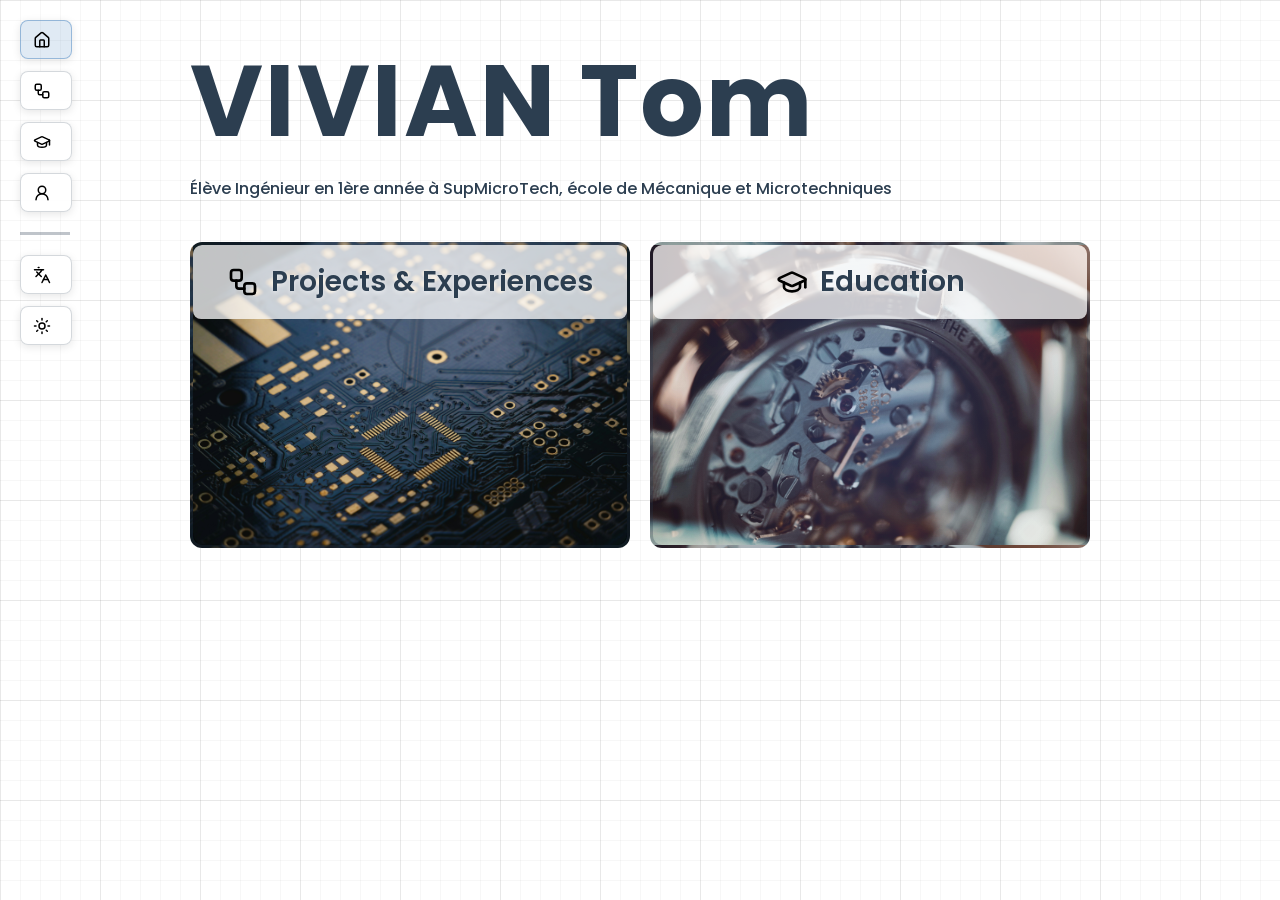
==== index.html @ 5b3da21b "maj" ====
﻿<!DOCTYPE html>
<html lang="fr">
<head>
    <meta charset="UTF-8">
    <meta name="viewport" content="width=device-width, initial-scale=1.0">
    <title>Portfolio - Tom</title>
    <link rel="icon" type="image/png" sizes="32x32" href="assets/favicon-32x32.png">
    
    <!-- Google Fonts -->
    <link href="https://fonts.googleapis.com/css2?family=Poppins:wght@400;600;700&display=swap" rel="stylesheet">
    
    <!-- CSS -->
    <link rel="stylesheet" href="css/style.css">
    <link rel="stylesheet" href="css/dark-mode.css">
</head>

<body>
    <!-- Navigation Minimaliste en Haut à Gauche -->
    <nav id="top-nav" class="top-nav">
        <!-- Boutons Principaux -->
        <button class="nav-btn nav-btn-home" data-section="home">
            <span class="nav-icon"><img src="assets/house.svg" alt="Home" class="nav-icon-img"></span>
            <span class="nav-label" data-i18n="nav.home">Accueil</span>
        </button>
        <button class="nav-btn nav-btn-projects" data-section="projects">
            <span class="nav-icon"><img src="assets/workflow.svg" alt="Projects" class="nav-icon-img"></span>
            <span class="nav-label" data-i18n="nav.projects">Projets & Expériences</span>
        </button>
        <button class="nav-btn nav-btn-education" data-section="education">
            <span class="nav-icon"><img src="assets/graduation-cap.svg" alt="Formation" class="nav-icon-img"></span>
            <span class="nav-label" data-i18n="nav.education">Formation</span>
        </button>
        <button class="nav-btn nav-btn-contact" data-section="contact">
            <span class="nav-icon"><img src="assets/user-round.svg" alt="Contact" class="nav-icon-img"></span>
            <span class="nav-label" data-i18n="nav.contact">Me contacter</span>
        </button>

        <!-- Séparateur -->
        <div class="nav-separator"></div>

        <!-- Boutons Contrôles -->
        <div id="lang-toggle" class="nav-btn nav-btn-lang">
            <span class="nav-icon"><img src="assets/languages.svg" alt="Language" class="nav-icon-img" id="lang-icon"></span>
            <span class="nav-label lang-selector">
                <span class="lang-option" data-lang="en">EN</span>
                <span class="lang-separator">|</span>
                <span class="lang-option" data-lang="fr">FR</span>
            </span>
        </div>
        <button id="theme-toggle" class="nav-btn nav-btn-theme">
            <span class="nav-icon"><img src="assets/moon.svg" alt="Dark mode" class="nav-icon-img" id="theme-icon"></span>
            <span class="nav-label" id="theme-label" data-i18n="theme.dark">Mode sombre</span>
        </button>
    </nav>

    <!-- Contenu Principal -->
    <main id="main-content">
        <section id="home" class="page-section active">
            <div class="hero-section">
                <div class="hero-content">
                    <div class="hero-inner">
                        <h1 class="hero-title">VIVIAN Tom</h1>
                        <p class="hero-description">Élève Ingénieur en 1ère année à SupMicroTech, école de Mécanique et Microtechniques</p>
                        
                        <!-- Cases déroulables d'aperçu -->
                        <div class="preview-sections">
                            <!-- Case Projets -->
                            <details class="preview-card" data-section="projects">
                                <summary class="preview-title">
                                    <img src="assets/workflow.svg" alt="Projects" class="preview-icon">
                                    <span data-i18n="nav.projects">Projets & Expériences</span>
                                </summary>
                                <div class="preview-content">
                                    <ul class="preview-list">
                                        <li data-i18n="projects.p6.title">Mu Air - Conception & Fabrication d'un simulateur d'avion</li>
                                        <li data-i18n="projects.p2.title">Mu Racing Team - Formula Student</li>
                                        <li data-i18n="projects.p3.title">Opérateur presse à injection plastique</li>
                                        <li data-i18n="projects.p4.title">TIPE – Désaturation de Roue de réaction</li>
                                    </ul>
                                </div>
                                <p class="preview-hint" data-i18n="preview.hint">→ Cliquer pour accéder à la section</p>
                            </details>

                            <!-- Case Formation -->
                            <details class="preview-card" data-section="education">
                                <summary class="preview-title">
                                    <img src="assets/graduation-cap.svg" alt="Formation" class="preview-icon">
                                    <span data-i18n="nav.education">Formation</span>
                                </summary>
                                <div class="preview-content">
                                    <ul class="preview-list">
                                        <li data-i18n="education.e1.title">SupMicroTech - École Nationale Supérieure de Mécanique et Microtechniques</li>
                                        <li data-i18n="education.e2.title">CPGE (MP & MP2I)</li>
                                        <li data-i18n="education.e3.title">Lycée général</li>
                                    </ul>
                                </div>
                                <p class="preview-hint" data-i18n="preview.hint">→ Cliquer pour accéder à la section</p>
                            </details>
                        </div>
                    </div>
                </div>
            </div>
        </section>

        <section id="projects" class="page-section">
            <div class="projects-container">
                <div class="flex-container">
                    <!-- Colonne de Gauche : Compétences -->
                    <div class="skills-column">
                        <h2 class="sidebar-title"><span data-i18n="projects.skills.title">Compétences</span> <span class="skills-separator-label">-</span> <span class="skills-hard-label">Hard</span><span class="skills-separator-label">/</span><span class="skills-soft-label">Soft</span></h2>
                        <aside class="skills-sidebar">
                        <div class="skills-list">
                            <hr class="skills-separator">
                            <p class="skills-learning-label" data-i18n="projects.skills.acquired">Compétences acquises</p>
                            <button class="skill-filter skill-hard" data-target-skill="cad-creo" data-i18n="projects.skills.cad">CAO - PTC Creo</button>
                            <button class="skill-filter skill-hard" data-target-skill="python" data-i18n="projects.skills.python">Programmation Python</button>
                            <button class="skill-filter skill-hard" data-target-skill="ingenierie-systeme" data-i18n="projects.skills.system">Ingénierie Système</button>
                            <button class="skill-filter skill-soft" data-target-skill="travail-equipe" data-i18n="projects.skills.team">Travail d'équipe</button>
                            <button class="skill-filter skill-soft" data-target-skill="rigueur-adaptabilite" data-i18n="projects.skills.rigor">Rigueur & Adaptabilité</button>
                            <button class="skill-filter skill-soft" data-target-skill="culture-terrain" data-i18n="projects.skills.field">Culture terrain</button>
                            <hr class="skills-separator">
                            <p class="skills-learning-label" data-i18n="projects.skills.learning">En cours d'acquisition</p>
                            <button class="skill-filter skill-hard" data-target-skill="production" data-i18n="projects.skills.mrp">Gestion de Production (MRP)</button>
                            <button class="skill-filter skill-hard" data-target-skill="metrologie-industrielle" data-i18n="projects.skills.metrology">Métrologie Industrielle</button>
                            <button class="skill-filter skill-hard" data-target-skill="cotation-iso-gps" data-i18n="projects.skills.iso">Cotation ISO / GPS</button>
                            <button class="skill-filter skill-hard" data-target-skill="automatique-commande" data-i18n="projects.skills.control">Automatique & Commande</button>
                            <button class="skill-filter skill-hard" data-target-skill="developpement-java" data-i18n="projects.skills.java">Développement Java</button>
                            <button class="skill-filter skill-soft" data-target-skill="gestion-projet" data-i18n="projects.skills.pm">Gestion de Projet</button>
                        </div>
                        </aside>
                    </div>

                    <!-- Colonne de Droite : Projets -->
                    <section class="projects-column">
                        <h2 class="sidebar-title">Projets & Expériences <span class="sidebar-title-hint">- cliquer sur un projet pour voir les compétences associées</span></h2>
                        <div class="projects-list">
                        <!-- Projet 6 : Mu Air -->
                        <article class="project-card" data-skills="cad-creo ingenierie-systeme travail-equipe automatique-commande gestion-projet">
                            <div class="project-header">
                                <h3 class="project-title" data-i18n="projects.p6.title">Mu Air - Conception & Fabrication d'un simulateur d'avion</h3>
                                <span class="project-years">2026–Auj</span>
                                <button class="toggle-details">▼</button>
                            </div>
                            <p class="project-summary" data-i18n="projects.p6.summary">En attente</p>
                            <div class="project-details hidden">
                                <p data-i18n="projects.p6.dates" data-i18n-mode="html"><strong>Dates :</strong> 2026–Auj</p>
                            </div>
                        </article>

                        <!-- Projet 2 : Mu Racing Team -->
                        <article class="project-card" data-skills="travail-equipe rigueur-adaptabilite gestion-projet">
                            <div class="project-header">
                                <h3 class="project-title" data-i18n="projects.p2.title">Mu Racing Team - Formula Student</h3>
                                <span class="project-years">2025–2026</span>
                                <button class="toggle-details">▼</button>
                            </div>
                            <p class="project-summary" data-i18n="projects.p2.summary">Organisation interne et externe, et recherche de sponsors pour l'association de sport automobile.</p>
                            <div class="project-details hidden">
                                <p data-i18n="projects.p2.dates" data-i18n-mode="html"><strong>Dates :</strong> Octobre 2025–Janvier 2026</p>
                                <p data-i18n="projects.p2.goal" data-i18n-mode="html"><strong>Objectif :</strong> Structurer la collaboration interne et externe, et centraliser les ressources de l’équipe.</p>
                                <p class="subaction-title" data-i18n="projects.p2.sub1.title" data-i18n-mode="html"><strong>Structuration Collaborative (Notion)</strong></p>
                                <div class="subaction-body">
                                    <p data-i18n="projects.p2.sub1.problem" data-i18n-mode="html"><strong>Problématique :</strong> Absence de plateforme centralisée pour le partage des avancées entre les différents départements.</p>
                                    <p data-i18n="projects.p2.sub1.action" data-i18n-mode="html"><strong>Action :</strong> Déploiement et architecture d'un espace de travail Notion.</p>
                                    <p data-i18n="projects.p2.sub1.result" data-i18n-mode="html"><strong>Résultat :</strong> Centralisation de la documentation technique, suivi des tâches en temps réel et amélioration de la communication inter-pôles.</p>
                                    <p data-i18n="projects.p2.sub1.skills" data-i18n-mode="html"><strong>Compétences mobilisées :</strong> Gestion de projet, architecture de l'information, conduite du changement.</p>
                                </div>
                                <details class="project-subdetails">
                                    <summary data-i18n="projects.common.details">Détails</summary>
                                    <div class="project-subdetails-content">
                                        <p data-i18n="projects.p2.sub1.details">Quelques images du Notion</p>
                                        <div class="project-subdetails-photos">
                                            <figure>
                                                <img src="assets/arbre-notion.png" alt="Arborescence de la plateforme Notion" />
                                                <figcaption data-i18n="projects.p2.sub1.caption1">Arborescence de la plateforme</figcaption>
                                            </figure>
                                            <figure>
                                                <img src="assets/accueil-notion.png" alt="Page d'accueil Notion" />
                                                <figcaption data-i18n="projects.p2.sub1.caption2">Page d’accueil</figcaption>
                                            </figure>
                                            <figure>
                                                <img src="assets/chassis-notion.png" alt="Page de département - Châssis" />
                                                <figcaption data-i18n="projects.p2.sub1.caption3">Page de département (Châssis)</figcaption>
                                            </figure>
                                            <figure>
                                                <img src="assets/centre_de_document-notion.png" alt="Centre de documents Notion" />
                                                <figcaption data-i18n="projects.p2.sub1.caption4">Centre de documents</figcaption>
                                            </figure>
                                        </div>
                                    </div>
                                </details>
                                <p class="subaction-title" data-i18n="projects.p2.sub2.title" data-i18n-mode="html"><strong>Partenariat & Fabrication (Châssis)</strong></p>
                                <div class="subaction-body">
                                    <p data-i18n="projects.p2.sub2.problem" data-i18n-mode="html"><strong>Problématique :</strong> Manque d'équipements internes (découpe laser, cintreuse) pour la fabrication du châssis.</p>
                                    <p data-i18n="projects.p2.sub2.action" data-i18n-mode="html"><strong>Action :</strong> Prospection active de sous-traitants et négociation de partenariats.</p>
                                    <p data-i18n="projects.p2.sub2.result" data-i18n-mode="html"><strong>Résultat :</strong> Obtention d'un accord de mécénat industriel incluant la fabrication gratuite du châssis, permettant une économie majeure sur le budget de l'association.</p>
                                    <p data-i18n="projects.p2.sub2.skills" data-i18n-mode="html"><strong>Compétences mobilisées :</strong> Optimisation des coûts (sourcing), négociation B2B.</p>
                                </div>
                                <details class="project-subdetails">
                                    <summary data-i18n="projects.common.details">Détails</summary>
                                    <div class="project-subdetails-content">
                                        <p data-i18n="projects.p2.sub2.details">En cours.</p>
                                    </div>
                                </details>
                                <p class="subaction-title" data-i18n="projects.p2.sub3.title" data-i18n-mode="html"><strong>Vitrine Digitale (Site Web)</strong></p>
                                <div class="subaction-body">
                                    <p data-i18n="projects.p2.sub3.problem" data-i18n-mode="html"><strong>Problématique :</strong> Besoin de visibilité pour attirer de nouveaux sponsors et présenter l'avancement.</p>
                                    <p data-i18n="projects.p2.sub3.action" data-i18n-mode="html"><strong>Action :</strong> Conception et développement d'un site internet dédié.</p>
                                    <p data-i18n="projects.p2.sub3.result" data-i18n-mode="html"><strong>Résultat :</strong> Mise en place d'un support de communication professionnel pour valoriser les futurs sponsors et le projet auprès du public.</p>
                                    <p data-i18n="projects.p2.sub3.skills" data-i18n-mode="html"><strong>Compétences mobilisées :</strong> Développement web (HTML, CSS, JavaScript), stratégie de marque (branding), gestion de contenu.</p>
                                    <p data-i18n="projects.p2.sub3.site" data-i18n-mode="html"><strong>Site web :</strong> <a href="https://tomvivian28072005.github.io/muracingteam-site/index.html" target="_blank" rel="noopener">Voir le site</a></p>
                                </div>
                            </div>
                        </article>

                        <!-- Projet 3 : Stage Plastigray -->
                        <article class="project-card" data-skills="ingenierie-systeme travail-equipe rigueur-adaptabilite culture-terrain">
                            <div class="project-header">
                                <h3 class="project-title" data-i18n="projects.p3.title">Opérateur presse à injection plastique</h3>
                                <span class="project-years">2025</span>
                                <button class="toggle-details">▼</button>
                            </div>
                            <p class="project-summary" data-i18n="projects.p3.summary">Travail d'été en production de pièces plastiques par injection.</p>
                            <div class="project-details hidden">
                                <p data-i18n="projects.p3.role" data-i18n-mode="html"><strong>Rôle :</strong> Opérateur presse à injection plastique (nuit)</p>
                                <p data-i18n="projects.p3.dates" data-i18n-mode="html"><strong>Dates :</strong> Juillet 2025 — 2 semaines</p>
                                <p data-i18n="projects.p3.actionsTitle" data-i18n-mode="html"><strong>Actions concrètes :</strong></p>
                                <ul class="project-actions-list">
                                    <li data-i18n="projects.p3.action1">Pilotage de machines de moulage par injection et suivi de production.</li>
                                    <li data-i18n="projects.p3.action2">Contrôle qualité des pièces et application des procédures de sécurité.</li>
                                    <li data-i18n="projects.p3.action3">Travail en coordination avec les équipes maintenance et production.</li>
                                </ul>
                                <p data-i18n="projects.p3.skills" data-i18n-mode="html"><strong>Compétences concrètes:</strong> Contrôle Qualité, Sécurité & Procédures, Travail d'Équipe</p>
                                <p data-i18n="projects.p3.results" data-i18n-mode="html"><strong>Résultats :</strong> Travail bien réalisé avec un retour positif de la manageuse, et expérience concrète en production industrielle.</p>
                                <details class="project-subdetails">
                                    <summary data-i18n="projects.common.details">Détails</summary>
                                    <div class="project-subdetails-content">
                                        <p data-i18n="projects.p3.details" data-i18n-mode="html"><strong>Description détaillée :</strong> Acquisition d'une expérience pratique en production industrielle, contrôle qualité et procédures de sécurité dans un contexte de travail de nuit.</p>
                                        <p data-i18n="projects.p3.docs" data-i18n-mode="html"><strong>Documents :</strong> Aucun document pour le moment.</p>
                                    </div>
                                </details>
                            </div>
                        </article>

                        <!-- Projet 4 : TIPE Nanosatellite -->
                        <article class="project-card" data-skills="python ingenierie-systeme gestion-projet">
                            <div class="project-header">
                                <h3 class="project-title" data-i18n="projects.p4.title">TIPE – Désaturation de Roue de réaction</h3>
                                <span class="project-years">2024–2025</span>
                                <button class="toggle-details">▼</button>
                            </div>
                            <p class="project-summary" data-i18n="projects.p4.summary">Étude d'un système de contrôle d'orientation de nanosatellite.</p>
                            <div class="project-details hidden">
                                <p data-i18n="projects.p4.dates" data-i18n-mode="html"><strong>Dates :</strong> Décembre 2024 — Juillet 2025</p>
                                <p data-i18n="projects.p4.goal" data-i18n-mode="html"><strong>Objectif :</strong> Étudier et simuler des solutions pour éviter la saturation des roues de réaction via l'utilisation de magnéto-coupleurs.</p>
                                <p class="subaction-title" data-i18n="projects.p4.sub1.title" data-i18n-mode="html"><strong>Analyse physique</strong></p>
                                <div class="subaction-body">
                                    <p data-i18n="projects.p4.sub1.action1" data-i18n-mode="html"><strong>Action :</strong> Étude de la conservation du moment cinétique et modélisation du principe d'action/réaction des roues.</p>
                                    <p data-i18n="projects.p4.sub1.action2" data-i18n-mode="html"><strong>Action :</strong> Analyse de l'interaction entre le champ magnétique terrestre et les bobines du satellite pour générer un couple de désaturation.</p>
                                </div>
                                <p class="subaction-title" data-i18n="projects.p4.sub2.title" data-i18n-mode="html"><strong>Calcul numérique</strong></p>
                                <div class="subaction-body">
                                    <p data-i18n="projects.p4.sub2.action" data-i18n-mode="html"><strong>Action :</strong> Développement d'un programme Python pour déterminer le couple que chaque magnéto-coupleur doit fournir afin de générer le couple de désaturation requis.</p>
                                </div>
                                <p data-i18n="projects.p4.results" data-i18n-mode="html"><strong>Résultats & apports :</strong> Validation de la stratégie de désaturation et analyse critique du modèle, avec mise en évidence des limites de l'algorithme selon le type d'orbite. Démonstration de la viabilité des magnéto-coupleurs comme solution sans consommation de carburant.</p>
                                <p data-i18n="projects.p4.grade" data-i18n-mode="html"><strong>Note obtenue :</strong> 15,2/20 (Concours CCINP)</p>
                                <p data-i18n="projects.p4.skills" data-i18n-mode="html"><strong>Compétences mobilisées :</strong> Mécanique du solide, Électromagnétisme, Moments cinétiques, Analyse numérique.</p>
                                <details class="project-subdetails">
                                    <summary data-i18n="projects.common.details">Détails</summary>
                                    <div class="project-subdetails-content">
                                        <p data-i18n="projects.p4.problem" data-i18n-mode="html"><strong>Problématique technique :</strong> Les perturbations orbitales (gravité, radiations solaires) saturent les roues de réaction, rendant le satellite incontrôlable. Les nanosatellites n'ayant pas de carburant, on utilise une solution utilisant le champ magnétique de la Terre. Durant toute la désaturation de la roue, le satellite doit garder un attitude (orientation) constante</p>
                                        <p data-i18n="projects.p4.docs" data-i18n-mode="html"><strong>Documents :</strong> <a href="assets/MCOT.pdf" target="_blank" rel="noopener">MCOT — objectifs initiaux (PDF)</a> • <a href="assets/Presentation_TIPE.pdf" target="_blank" rel="noopener">Présentation orale (PDF)</a> • <a href="assets/Programme_python_final.py" target="_blank" rel="noopener">Programme Python</a></p>
                                    </div>
                                </details>
                            </div>
                        </article>

                        </div>
                    </section>
                </div>
            </div>
        </section>

        <section id="education" class="page-section">
            <div class="projects-container">
                <div class="flex-container">
                    <!-- Colonne de Gauche : Diplômes / Concours -->
                    <div class="skills-column">
                        <h2 class="sidebar-title" data-i18n="education.sidebar.title">Diplômes</h2>
                        <aside class="skills-sidebar">
                        <div class="skills-list">
                            <hr class="skills-separator">
                            <p class="skills-learning-label" data-i18n="education.sidebar.academic">Formation scolaire</p>
                            <button class="skill-filter" data-target-skill="ingenieur" data-i18n="education.sidebar.engineer">Diplôme d’ingénieur (en cours)</button>
                            <button class="skill-filter" data-target-skill="ccinp" data-i18n="education.sidebar.ccinp">Concours CCINP</button>
                            <button class="skill-filter" data-target-skill="bac" data-i18n="education.sidebar.bac">Bac général</button>
                            <button class="skill-filter" data-target-skill="brevet" data-i18n="education.sidebar.brevet">Brevet des collèges</button>
                            <hr class="skills-separator">
                            <p class="skills-learning-label" data-i18n="education.sidebar.extra">Formation extrascolaire</p>
                            <button class="skill-filter" data-target-skill="sst" data-i18n="education.sidebar.sst">Diplôme SST</button>
                        </div>
                        </aside>
                    </div>

                    <!-- Colonne de Droite : Parcours -->
                    <section class="projects-column">
                        <h2 class="sidebar-title">Parcours <span class="sidebar-title-hint">- cliquer sur un parcours pour voir les diplômes associés</span></h2>
                        <div class="projects-list">
                        <!-- 2025 - Auj : SupMicroTech-ENSMM -->
                        <article class="project-card" data-skills="ingenieur sst">
                            <div class="project-header">
                                <h3 class="project-title" data-i18n="education.e1.title">SupMicroTech-ENSMM</h3>
                                <span class="project-years">2025–Auj.</span>
                                <button class="toggle-details">▼</button>
                            </div>
                            <p class="project-summary" data-i18n="education.e1.summary">École d’ingénieur</p>
                            <div class="project-details hidden">
                                <p data-i18n="education.e1.description" data-i18n-mode="html"><strong>Description</strong> : École d’ingénieur spécialisé en mécanique et micromécanique de précision</p>

                                <details class="edu-dropdown">
                                    <summary class="edu-year-title">
                                        <strong data-i18n="education.e1.sem1.title">Semestre 1</strong>
                                        <span class="edu-year-date" data-i18n="education.e1.sem1.dates">Septembre 2025–Janvier 2026</span>
                                    </summary>
                                    <p class="edu-info edu-info-expanded" data-i18n="education.e1.sem1.summary">Premier semestre en école d’ingénieur</p>
                                    <ul class="edu-dropdown-list">
                                        <li class="edu-list-title" data-i18n="education.e1.sem1.block1.title">Conception & Ingénierie Mécanique</li>
                                        <li class="edu-list-item" data-i18n="education.e1.sem1.block1.item1">Conception CAO (Creo) : Modélisation 3D, mise en plan et respect de cahiers des charges.</li>
                                        <li class="edu-list-item" data-i18n="education.e1.sem1.block1.item2">Dimensionnement d'Éléments de Machines : Calcul et intégration de roulements, étude théorique et choix d'engrenages (réducteurs).</li>
                                        <li class="edu-list-item" data-i18n="education.e1.sem1.block1.item3">Analyse Cinématique : Étude des mouvements et repérage technique sur plans complexes.</li>

                                        <li class="edu-list-title" data-i18n="education.e1.sem1.block2.title">Science des Matériaux</li>
                                        <li class="edu-list-item" data-i18n="education.e1.sem1.block2.item1">Structure de la Matière : Bases structurelles et propriétés physiques.</li>
                                        <li class="edu-list-item" data-i18n="education.e1.sem1.block2.item2">Familles de Matériaux : Étude approfondie des métaux (métallurgie), polymères et céramiques.</li>

                                        <li class="edu-list-title" data-i18n="education.e1.sem1.block3.title">Mathématiques Appliquées & Simulation</li>
                                        <li class="edu-list-item" data-i18n="education.e1.sem1.block3.item1">Dynamique & Simulation (Matlab) : Modélisation de systèmes dynamiques et résolution numérique (ODE45).</li>
                                        <li class="edu-list-item" data-i18n="education.e1.sem1.block3.item2">Analyse Numérique & Optimisation : Optimisation différentiable et méthodes de résolution.</li>
                                        <li class="edu-list-item" data-i18n="education.e1.sem1.block3.item3">Équations aux Dérivées Partielles (EDP) : Modélisation physique (chaleur, Poisson, ondes).</li>

                                        <li class="edu-list-title" data-i18n="education.e1.sem1.block4.title">Électronique & Systèmes</li>
                                        <li class="edu-list-item" data-i18n="education.e1.sem1.block4.item1">Électronique Analogique : Diodes, transistors (Bipolaires, N-MOS), AOP et montages multivibrateurs.</li>
                                        <li class="edu-list-item" data-i18n="education.e1.sem1.block4.item2">Logique Numérique : Systèmes combinatoires, séquentiels et timers (NE555).</li>

                                        <li class="edu-list-title" data-i18n="education.e1.sem1.block5.title">Photonique</li>
                                        <li class="edu-list-item" data-i18n="education.e1.sem1.block5.item1">Optique Physique & Géométrique : Approche matricielle, polarisation et technologie Laser.</li>

                                        <li class="edu-list-title" data-i18n="education.e1.sem1.block6.title">Langues & Communication</li>
                                        <li class="edu-list-item" data-i18n="education.e1.sem1.block6.item1">Anglais</li>
                                        <li class="edu-list-item" data-i18n="education.e1.sem1.block6.item2">Allemand</li>
                                        <li class="edu-list-item" data-i18n="education.e1.sem1.block6.item3">Communication</li>
                                    </ul>
                                </details>
                                <p class="edu-info edu-info-collapsed" data-i18n="education.e1.sem1.summary">Premier semestre en école d’ingénieur</p>

                            </div>
                        </article>

                        <!-- 2023 - 2025 : Prépa -->
                        <article class="project-card" data-skills="prepa ccinp">
                            <div class="project-header">
                                <h3 class="project-title" data-i18n="education.e2.title">Prépa</h3>
                                <span class="project-years">2023–2025</span>
                                <button class="toggle-details">▼</button>
                            </div>
                            <p class="project-summary" data-i18n="education.e2.summary">Lycée Victor Hugo</p>
                            <div class="project-details hidden">
                                <p data-i18n="education.e2.description" data-i18n-mode="html"><strong>Description</strong> : Classes préparatoires</p>

                                <details class="edu-dropdown">
                                    <summary class="edu-year-title">
                                        <strong data-i18n="education.e2.mp.title">Prépa MP (classe étoilée)</strong>
                                        <span class="edu-year-date" data-i18n="education.e2.mp.dates">2024–2025</span>
                                    </summary>
                                    <p class="edu-info edu-info-expanded" data-i18n="education.e2.mp.summary">Approfondissement en mathématiques et physique</p>
                                    <ul class="edu-dropdown-list">
                                        <li class="edu-list-title" data-i18n="education.e2.mp.block1.title">Mathématiques</li>
                                        <li class="edu-list-item" data-i18n="education.e2.mp.block1.item1">Algèbre Linéaire et Bilinéaire</li>
                                        <li class="edu-list-item" data-i18n="education.e2.mp.block1.item2">Topologie et Analyse</li>
                                        <li class="edu-list-item" data-i18n="education.e2.mp.block1.item3">Séries et Intégrales (Convergence)</li>
                                        <li class="edu-list-item" data-i18n="education.e2.mp.block1.item4">Probabilités et Statistiques</li>
                                        <li class="edu-list-item" data-i18n="education.e2.mp.block1.item5">Géométrie Différentielle</li>

                                        <li class="edu-list-title" data-i18n="education.e2.mp.block2.title">Physique</li>
                                        <li class="edu-list-item" data-i18n="education.e2.mp.block2.item1">Électromagnétisme</li>
                                        <li class="edu-list-item" data-i18n="education.e2.mp.block2.item2">Mécanique du Solide</li>
                                        <li class="edu-list-item" data-i18n="education.e2.mp.block2.item3">Physique Quantique et Statistique</li>
                                        <li class="edu-list-item" data-i18n="education.e2.mp.block2.item4">Optique Ondulatoire</li>
                                        <li class="edu-list-item" data-i18n="education.e2.mp.block2.item5">Thermodynamique Statistique</li>

                                        <li class="edu-list-title" data-i18n="education.e2.mp.block3.title">Sciences de l'Ingénieur (SI)</li>
                                        <li class="edu-list-item" data-i18n="education.e2.mp.block3.item1">Systèmes Linéaires Asservis</li>
                                        <li class="edu-list-item" data-i18n="education.e2.mp.block3.item2">Modélisation par Graphes de Liaison</li>
                                        <li class="edu-list-item" data-i18n="education.e2.mp.block3.item3">Mécanique des Mécanismes (Liaisons, Torseurs)</li>
                                        <li class="edu-list-item" data-i18n="education.e2.mp.block3.item4">Analyse de la Valeur et Conception</li>

                                        <li class="edu-list-title" data-i18n="education.e2.mp.block4.title">Informatique (Tronc Commun)</li>
                                        <li class="edu-list-item" data-i18n="education.e2.mp.block4.item1">Algorithmique de base (Python)</li>
                                        <li class="edu-list-item" data-i18n="education.e2.mp.block4.item2">Analyse de données et Graphes</li>
                                        <li class="edu-list-item" data-i18n="education.e2.mp.block4.item3">Simulation Numérique</li>
                                        <li class="edu-list-item" data-i18n="education.e2.mp.block4.item4">Bases de Données SQL (base)</li>
                                        <li class="edu-list-title" data-i18n="education.e2.mp.block5.title">Langues</li>
                                        <li class="edu-list-item" data-i18n="education.e2.mp.block5.item1">Anglais</li>
                                        <li class="edu-list-item" data-i18n="education.e2.mp.block5.item2">Français Philosophie</li>
                                    </ul>
                                </details>
                                <p class="edu-info edu-info-collapsed" data-i18n="education.e2.mp.summary">Approfondissement en mathématiques et physique théorique</p>

                                <details class="edu-dropdown">
                                    <summary class="edu-year-title">
                                        <strong data-i18n="education.e2.mp2i.title">Prépa MP2I</strong>
                                        <span class="edu-year-date" data-i18n="education.e2.mp2i.dates">2023–2024</span>
                                    </summary>
                                    <p class="edu-info edu-info-expanded" data-i18n="education.e2.mp2i.summary">Mathématiques, informatique et sciences de l’ingénieur</p>
                                    <ul class="edu-dropdown-list">
                                        <li class="edu-list-title" data-i18n="education.e2.mp2i.block1.title">Mathématiques</li>
                                        <li class="edu-list-item" data-i18n="education.e2.mp2i.block1.item1">Algèbre Linéaire</li>
                                        <li class="edu-list-item" data-i18n="education.e2.mp2i.block1.item2">Analyse Réelle et Complexe</li>
                                        <li class="edu-list-item" data-i18n="education.e2.mp2i.block1.item3">Arithmétique</li>
                                        <li class="edu-list-item" data-i18n="education.e2.mp2i.block1.item4">Probabilités Discrètes</li>
                                        <li class="edu-list-item" data-i18n="education.e2.mp2i.block1.item5">Structures Algébriques</li>

                                        <li class="edu-list-title" data-i18n="education.e2.mp2i.block2.title">Sciences de l'Ingénieur (SI)</li>
                                        <li class="edu-list-item" data-i18n="education.e2.mp2i.block2.item1">Automatique (Asservissements)</li>
                                        <li class="edu-list-item" data-i18n="education.e2.mp2i.block2.item2">Cinématique et Statique</li>
                                        <li class="edu-list-item" data-i18n="education.e2.mp2i.block2.item3">Théorie des Systèmes</li>
                                        <li class="edu-list-item" data-i18n="education.e2.mp2i.block2.item4">Modélisation Multiphysique</li>

                                        <li class="edu-list-title" data-i18n="education.e2.mp2i.block3.title">Informatique</li>
                                        <li class="edu-list-item" data-i18n="education.e2.mp2i.block3.item1">Algorithmique et Complexité</li>
                                        <li class="edu-list-item" data-i18n="education.e2.mp2i.block3.item2">Structures de Données</li>
                                        <li class="edu-list-item" data-i18n="education.e2.mp2i.block3.item3">Programmation C (base)</li>
                                        <li class="edu-list-item" data-i18n="education.e2.mp2i.block3.item4">Logique et Architecture</li>

                                        <li class="edu-list-title" data-i18n="education.e2.mp2i.block4.title">Physique-Chimie</li>
                                        <li class="edu-list-item" data-i18n="education.e2.mp2i.block4.item1">Électrocinétique</li>
                                        <li class="edu-list-item" data-i18n="education.e2.mp2i.block4.item2">Mécanique du Point</li>
                                        <li class="edu-list-item" data-i18n="education.e2.mp2i.block4.item3">Thermodynamique</li>
                                        <li class="edu-list-item" data-i18n="education.e2.mp2i.block4.item4">Optique Géométrique</li>
                                        <li class="edu-list-title" data-i18n="education.e2.mp2i.block5.title">Langues</li>
                                        <li class="edu-list-item" data-i18n="education.e2.mp2i.block5.item1">Anglais</li>
                                        <li class="edu-list-item" data-i18n="education.e2.mp2i.block5.item2">Français Philosophie</li>
                                    </ul>
                                </details>
                                <p class="edu-info edu-info-collapsed" data-i18n="education.e2.mp2i.summary">Mathématiques, physique, informatique et sciences de l’ingénieur</p>

                                <p data-i18n="education.e2.result" data-i18n-mode="html"><strong>Résultat</strong> : Réussite du concours CCINP des grandes écoles d'ingénieur et intégration de SupMicroTech-ENSMM</p>
                            </div>
                        </article>

                        <!-- 2020 - 2023 : Lycée -->
                        <article class="project-card" data-skills="bac">
                            <div class="project-header">
                                <h3 class="project-title" data-i18n="education.e3.title">Lycée général</h3>
                                <span class="project-years">2020–2023</span>
                                <button class="toggle-details">▼</button>
                            </div>
                            <p class="project-summary" data-i18n="education.e3.summary">Lycée Augustin Cournot</p>
                            <div class="project-details hidden">
                                <p data-i18n="education.e3.description" data-i18n-mode="html"><strong>Description</strong> : Lycée général</p>

                                <p class="edu-year-title" data-i18n="education.e3.year1" data-i18n-mode="html"><strong>Terminale</strong> <span class="edu-year-date">2022–2023</span></p>
                                <p class="edu-info" data-i18n="education.e3.year1.info">Parcours général : spécialités Maths et Physique</p>
                                <p class="edu-options" data-i18n="education.e3.year1.options">Options Maths experte et Langue européenne Anglais</p>

                                <p class="edu-year-title" data-i18n="education.e3.year2" data-i18n-mode="html"><strong>Première</strong> <span class="edu-year-date">2021–2022</span></p>
                                <p class="edu-info" data-i18n="education.e3.year2.info">Parcours général : spécialités Maths, Physique et Informatique</p>
                                <p class="edu-options" data-i18n="education.e3.year2.options">Options Langue européenne Anglais</p>

                                <p class="edu-year-title" data-i18n="education.e3.year3" data-i18n-mode="html"><strong>Seconde</strong> <span class="edu-year-date">2020–2021</span></p>
                                <p class="edu-info" data-i18n="education.e3.year3.info">Parcours général</p>
                                <p class="edu-options" data-i18n="education.e3.year3.options">Options TSI (Technologie et science de l'ingénieur) et Langue européenne Anglais</p>

                                <p data-i18n="education.e3.result" data-i18n-mode="html"><strong>Résultat</strong> : Obtention du Baccalauréat Général spécialité Maths, Physique (et Informatique) avec option Langue européenne anglais et option Maths experte mention bien</p>
                            </div>
                        </article>

                        <!-- 2016 - 2020 : Collège -->
                        <article class="project-card" data-skills="brevet">
                            <div class="project-header">
                                <h3 class="project-title" data-i18n="education.e4.title">Collège</h3>
                                <span class="project-years">2016–2020</span>
                                <button class="toggle-details">▼</button>
                            </div>
                            <p class="project-summary" data-i18n="education.e4.summary">Collège Augustin Cournot</p>
                            <div class="project-details hidden">
                                <p data-i18n="education.e4.description" data-i18n-mode="html"><strong>Description</strong> : Collège général</p>
                                <p data-i18n="education.e4.result" data-i18n-mode="html"><strong>Résultat</strong> : Obtention du Brevet des collèges avec mention très bien</p>
                            </div>
                        </article>

                        </div>
                    </section>
                </div>
            </div>
        </section>

        <section id="contact" class="page-section">
            <div class="hero-section">
                <div class="hero-content">
                    <div class="hero-inner">
                        <h1 class="hero-title" data-i18n="contact.title">ME CONTACTER</h1>
                        <p class="hero-description" data-i18n="contact.intro">N'hésitez pas à me contacter pour discuter de projets, d'opportunités ou simplement pour échanger. Je suis toujours ouvert aux nouvelles rencontres professionnelles.</p>
                        <p class="hero-description" data-i18n="contact.internship">Je recherche un stage d'ingénieur de 20 à 24 semaines débutant dès le mois d'août 2026. Mon objectif est de m'investir dans une mission qui fait le pont entre la réflexion en bureau d'études et la réalité de la production en atelier.</p>
                        <p class="hero-description" data-i18n="contact.internship-continued">Fort d'une première expérience concrète en tant qu'opérateur de presse en milieu industriel, j'ai acquis une vision pragmatique des défis du terrain. Je souhaite mettre cette double approche au service de l'optimisation des méthodes, du pilotage de la production ou du déploiement de solutions liées à l'industrie 4.0. Je suis particulièrement motivé par les environnements innovants où la technique et l'organisation se rejoignent pour améliorer l'efficacité opérationnelle.</p>
                        <!-- Section Contact Classique -->
                        <div class="contact-section">
                            <div class="contact-buttons">
                                <a href="mailto:tom.vivian@supmicrotech.fr" target="_blank" class="contact-btn">
                                    <span class="btn-icon">✉</span>
                                    <span class="btn-text" data-i18n="contact.btn.email">Envoyer un Email</span>
                                </a>
                                <a href="https://www.linkedin.com/in/tom-vivian-467822323" target="_blank" class="contact-btn">
                                    <span class="btn-icon">in</span>
                                    <span class="btn-text" data-i18n="contact.btn.linkedin">Mon LinkedIn</span>
                                </a>
                                <a href="assets/CV_VIVIAN-Tom_FR.pdf" class="contact-btn" download data-i18n-attr="href" data-i18n-attr-key="contact.btn.cv.href">
                                    <span class="btn-icon">⬇</span>
                                    <span class="btn-text" data-i18n="contact.btn.cv">Télécharger mon CV</span>
                                </a>
                            </div>

                        </div>
                    </div>
                </div>
            </div>
        </section>

        <div id="image-lightbox" class="image-lightbox" aria-hidden="true">
            <button class="lightbox-close" aria-label="Fermer">×</button>
            <img id="lightbox-img" alt="" />
        </div>
    </main>

    <!-- Scripts -->
    <script type="module" src="js/skill-orbit.js"></script>
    <script type="module" src="js/orbit-carousel.js"></script>
    <script type="module" src="js/main.js"></script>
    <script type="module" src="js/projects.js"></script>
</body>
</html>
---- css/style.css ----
:root {
    --text-color: #2c3e50;
    --bg-color: #ffffff;
}

body.dark-mode {
  --text-color: #e0e0e0;
  --bg-color: #1a1a1e;
}

/* ========== POLICES DE BASE ========== */

* {
    font-family: 'Poppins', sans-serif;
}

body {
    background-color: #ffffff;
    background-image: 
      linear-gradient(rgba(0, 0, 0, 0.03) 1px, transparent 1px),
      linear-gradient(90deg, rgba(0, 0, 0, 0.03) 1px, transparent 1px),
      linear-gradient(rgba(0, 0, 0, 0.06) 1px, transparent 1px),
      linear-gradient(90deg, rgba(0, 0, 0, 0.06) 1px, transparent 1px);
    background-size: 20px 20px, 20px 20px, 100px 100px, 100px 100px;
    color: var(--text-color);
    margin: 0;
    padding: 0;
    overflow: hidden;
}

/* Scrollbar styling général */
::-webkit-scrollbar {
  width: 10px;
}

::-webkit-scrollbar-track {
  background: rgba(0, 0, 0, 0.05);
}

::-webkit-scrollbar-thumb {
  background: rgba(100, 181, 246, 0.5);
  border-radius: 5px;
}

::-webkit-scrollbar-thumb:hover {
  background: rgba(100, 181, 246, 0.7);
}

body.dark-mode ::-webkit-scrollbar-track {
  background: rgba(255, 255, 255, 0.05);
}

body.dark-mode ::-webkit-scrollbar-thumb {
  background: rgba(100, 181, 246, 0.4);
}

body.dark-mode ::-webkit-scrollbar-thumb:hover {
  background: rgba(100, 181, 246, 0.6);
}

#main-content {
    padding: 10px 20px;
    margin-left: 0;
    position: relative;
    z-index: 2;
    overflow: hidden;
}

.page-section {
  display: none;
  width: 100%;
}

.page-section.active {
  display: block;
}

/* ========== SECTION HERO ========== */

.hero-section {
  display: flex;
  align-items: flex-start;
  justify-content: center;
  min-height: auto;
  width: 100%;
  padding-top: 4vh;
  padding-bottom: 12px;
}

.hero-content {
  width: 100%;
}

.hero-inner {
  width: 100%;
  max-width: 900px;
  margin: 0 auto;
}

.hero-title {
  text-align: left;
  font-weight: 700;
  margin: 0 0 20px 0;
  letter-spacing: 2px;
  white-space: nowrap;
  color: var(--text-color);
  position: relative;
  z-index: 10;
}

.hero-description {
  text-align: left;
  font-weight: 500;
  font-size: 18px;
  line-height: 1.6;
  margin: 0 0 40px 0;
  opacity: 1;
  color: var(--text-color);
  position: relative;
  z-index: 10;
}

.hero-description a,
.hero-description a:hover,
.hero-description a:focus,
.hero-description a:active,
.hero-description a:visited {
  color: inherit;
  font: inherit;
  text-decoration: none;
  cursor: pointer;
}

/* ========== PREVIEW SECTIONS (HOME PAGE) ========== */

.preview-sections {
  margin-top: 40px;
  display: grid;
  grid-template-columns: 1fr 1fr;
  gap: 20px;
  width: 100%;
  max-width: 900px;
}

.preview-card {
  background: rgba(255, 255, 255, 0.5);
  border: 3px solid rgba(44, 62, 80, 0.3);
  border-radius: 12px;
  padding: 0;
  cursor: pointer;
  transition: all 0.3s ease;
  align-self: start;
  min-height: 300px;
  background-size: cover;
  background-position: center;
  position: relative;
  overflow: hidden;
  display: flex;
  flex-direction: column;
  align-items: center;
  justify-content: center;
}

.preview-card::before {
  content: '';
  position: absolute;
  top: 0;
  left: 0;
  right: 0;
  bottom: 0;
  background: rgba(255, 255, 255, 0.02);
  z-index: 1;
  pointer-events: none;
  transition: all 0.3s ease;
  border-radius: 12px;
}

.preview-card[data-section="projects"] {
  background-image: url('../assets/engineering.jpg');
}

.preview-card[data-section="education"] {
  background-image: 
    radial-gradient(circle at center, rgba(66, 135, 245, 0.32) 0%, rgba(66, 135, 245, 0.18) 55%, rgba(66, 135, 245, 0.08) 100%),
    url('../assets/Supmicrotech.jpg');
}

.preview-card:hover {
  border-color: rgba(44, 62, 80, 0.5);
  box-shadow: 0 4px 12px rgba(0, 0, 0, 0.08);
  transform: scale(1.05);
}

.preview-card:hover::before {
  background: rgba(66, 135, 245, 0.3);
}

.preview-card[open]::before {
  background: rgba(255, 255, 255, 0);
}

.preview-card[open]:hover::before {
  background: rgba(200, 210, 220, 0.88);
}

.preview-card[open] {
  background-color: rgba(255, 255, 255, 0.98);
  align-items: flex-start;
}

.preview-title {
  display: flex;
  align-items: center;
  justify-content: center;
  gap: 12px;
  padding: 16px 20px;
  font-size: 28px;
  font-weight: 600;
  color: #2c3e50;
  list-style: none;
  user-select: none;
  cursor: pointer;
  position: relative;
  z-index: 2;
  text-align: center;
  transition: all 0.3s ease;
  text-shadow: 0 2px 4px rgba(255, 255, 255, 0.5);
  background: rgba(255, 255, 255, 0.75);
  border-radius: 8px;
}

.preview-title::marker {
  display: none;
}

.preview-icon {
  width: 32px;
  height: 32px;
  display: block;
  flex-shrink: 0;
}

.preview-card:hover .preview-title {
  font-size: 16px;
  position: absolute;
  top: 16px;
  left: 20px;
  right: auto;
  padding: 0;
  justify-content: flex-start;
  gap: 8px;
  text-shadow: none;
  background: none;
}

.preview-card:hover .preview-icon {
  width: 24px;
  height: 24px;
}

.preview-title:hover {
  transform: scale(1.05);
}

.preview-content {
  display: none;
  padding: 0 20px 16px;
  border-top: 1px solid rgba(44, 62, 80, 0.1);
  position: relative;
  z-index: 2;
  text-align: left;
  width: 100%;
  box-sizing: border-box;
  overflow: visible;
}

.preview-card[open] .preview-content {
  display: block;
}

.preview-list {
  margin: 0;
  padding-left: 20px;
  list-style-position: outside;
  text-align: left;
  width: 100%;
}

.preview-list li {
  margin: 8px 0;
  color: var(--text-color);
  opacity: 0.85;
  font-size: 14px;
  text-align: left;
}

.preview-hint {
  position: absolute;
  bottom: 12px;
  left: 0;
  right: 0;
  padding: 0 20px;
  margin: 0;
  color: var(--text-color);
  opacity: 0.6;
  font-size: 12px;
  font-style: italic;
  text-align: center;
  z-index: 3;
}

/* Dark mode */

body.dark-mode {
  background-color: #1a1a1e;
  background-image: 
    linear-gradient(rgba(255, 255, 255, 0.03) 1px, transparent 1px),
    linear-gradient(90deg, rgba(255, 255, 255, 0.03) 1px, transparent 1px),
    linear-gradient(rgba(255, 255, 255, 0.06) 1px, transparent 1px),
    linear-gradient(90deg, rgba(255, 255, 255, 0.06) 1px, transparent 1px);
  background-size: 20px 20px, 20px 20px, 100px 100px, 100px 100px;
}

body.dark-mode .preview-card {
  background-color: rgba(45, 45, 50, 0.5);
  border-color: rgba(200, 200, 200, 0.3);
}

body.dark-mode .preview-card::before {
  background: radial-gradient(circle at center, rgba(255, 255, 255, 0.1) 0%, rgba(0, 0, 0, 0.6) 60%, rgba(0, 0, 0, 0.85) 100%);
}

body.dark-mode .preview-title {
  background: rgba(44, 62, 80, 0.7);
  color: #fff;
  text-shadow: 0 2px 4px rgba(0, 0, 0, 0.3);
}

body.dark-mode .preview-card[data-section="education"] {
  background-image: 
    linear-gradient(135deg, rgba(66, 135, 245, 0.3), rgba(66, 135, 245, 0.15)),
    url('../assets/Supmicrotech.jpg');
}

body.dark-mode .preview-card:hover .preview-title {
  background: none;
}

body.dark-mode .preview-card:hover::before {
  background: rgba(25, 25, 30, 0.92);
}

body.dark-mode .preview-card:hover {
  border-color: rgba(200, 200, 200, 0.5);
}

body.dark-mode .preview-card[open] {
  background-color: rgba(45, 45, 50, 0.98);
}

body.dark-mode .preview-icon {
  filter: invert(1) brightness(0.9);
}

body.dark-mode .preview-hint {
  border-top-color: rgba(200, 200, 200, 0.15);
}

/* Responsive page d'accueil */

@media (max-width: 768px) {
  .preview-sections {
    grid-template-columns: 1fr;
    gap: 16px;
    margin-top: 24px;
  }

  .hero-section {
    padding-top: 60px;
    padding-bottom: 20px;
  }

  .hero-inner {
    max-width: 95%;
    padding: 0 8px;
  }

  .hero-title {
    font-size: 36px !important;
    white-space: normal;
    word-break: break-word;
    line-height: 1.2;
  }

  .hero-description {
    font-size: 14px !important;
    margin-bottom: 24px;
    line-height: 1.5;
  }

  .preview-card {
    min-height: 180px;
  }

  /* Désactiver tous les effets hover sur petit écran (tactile) */
  .preview-card:hover {
    transform: none !important;
    box-shadow: none !important;
    border-color: rgba(44, 62, 80, 0.3) !important;
  }

  .preview-card:hover::before {
    background: rgba(255, 255, 255, 0.02) !important;
  }

  .preview-card[open]:hover::before {
    background: rgba(255, 255, 255, 0) !important;
  }

  .preview-card:hover .preview-title {
    font-size: 18px !important;
    position: relative !important;
    top: auto !important;
    left: auto !important;
    right: auto !important;
    padding: 12px 14px !important;
    justify-content: center !important;
    gap: 10px !important;
    text-shadow: 0 2px 4px rgba(255, 255, 255, 0.5) !important;
    background: rgba(255, 255, 255, 0.75) !important;
  }

  .preview-card:hover .preview-icon {
    width: 24px !important;
    height: 24px !important;
  }

  .preview-title:hover {
    transform: none !important;
  }

  /* Masquer le hint "cliquer pour voir" */
  .preview-hint {
    display: none !important;
  }

  .preview-title {
    font-size: 18px;
    padding: 12px 14px;
    gap: 10px;
  }

  .preview-icon {
    width: 24px;
    height: 24px;
  }

  .preview-list li {
    font-size: 13px;
    margin: 6px 0;
  }

  #main-content {
    padding: 8px 10px;
  }
}

@media (max-width: 480px) {
  .hero-title {
    font-size: 28px !important;
    letter-spacing: 1px;
  }

  .hero-description {
    font-size: 13px !important;
    margin-bottom: 20px;
  }

  .preview-sections {
    margin-top: 20px;
    gap: 12px;
  }

  .preview-card {
    min-height: 150px;
    border-radius: 8px;
  }

  .preview-title {
    font-size: 16px;
    padding: 10px 12px;
    gap: 8px;
  }

  .preview-icon {
    width: 20px;
    height: 20px;
  }

  .preview-list li {
    font-size: 12px;
  }

  .preview-content {
    padding: 0 14px 12px;
  }
}

/* ========== SKILL ORBIT ========== */

.orbit-container {
  position: relative;
  width: 100%;
  margin-top: 30px;
  display: flex;
  align-items: center;
  justify-content: center;
  gap: 15px;
}

.skill-orbit {
  position: relative;
  width: 100%;
  height: 400px;
  background: rgba(0, 0, 0, 0.01);
  border-radius: 15px;
  border: 1px solid rgba(44, 62, 80, 0.1);
  overflow: hidden;
  transition: opacity 0.3s ease;
  cursor: pointer;
  backdrop-filter: blur(8px);
}

.skill-orbit:hover {
  background: rgba(0, 0, 0, 0.01);
  border-color: rgba(44, 62, 80, 0.1);
}

.orbit-background-title {
  position: absolute;
  top: 50%;
  left: 50%;
  transform: translate(-50%, -50%);
  font-size: 80px;
  font-weight: 800;
  color: rgba(44, 62, 80, 0.15);
  user-select: none;
  pointer-events: none;
  z-index: 1;
  letter-spacing: 3px;
  white-space: nowrap;
  max-width: 90%;
  overflow: hidden;
  text-overflow: ellipsis;
}

.skill-orbit.hidden {
  display: none;
}

.orbit-nav {
  position: absolute;
  top: 50%;
  transform: translateY(-50%);
  width: auto;
  height: auto;
  background: transparent;
  border: none;
  cursor: pointer;
  user-select: none;
  transition: all 0.3s ease;
  z-index: 100;
  opacity: 0.8;
  font-size: 50px;
  color: rgba(44, 62, 80, 0.8);
  line-height: 1;
  padding: 10px;
  display: flex;
  align-items: center;
  justify-content: center;
  pointer-events: auto;
}

.orbit-nav:hover {
  opacity: 1;
  color: var(--text-color);
  transform: translateY(-50%) scale(1.2);
}

.orbit-nav-left {
  left: 10px;
}

.orbit-nav-right {
  right: 10px;
}

.gravity-btn {
  position: absolute;
  top: 10px;
  right: 10px;
  width: 35px;
  height: 35px;
  background: rgba(255, 255, 255, 0.8);
  border: 2px solid rgba(44, 62, 80, 0.2);
  border-radius: 50%;
  font-size: 18px;
  cursor: pointer;
  z-index: 100;
  transition: all 0.3s ease;
  display: flex;
  align-items: center;
  justify-content: center;
  color: var(--text-color);
}

.gravity-btn:hover {
  background: rgba(44, 62, 80, 0.9);
  color: white;
  transform: scale(1.1);
}

.gravity-btn.active {
  background: rgba(44, 62, 80, 0.8);
  color: white;
}

.freeze-btn {
  position: absolute;
  top: 10px;
  right: 55px;
  width: 35px;
  height: 35px;
  background: rgba(255, 255, 255, 0.8);
  border: 2px solid rgba(44, 62, 80, 0.2);
  border-radius: 50%;
  font-size: 18px;
  cursor: pointer;
  z-index: 100;
  transition: all 0.3s ease;
  display: flex;
  align-items: center;
  justify-content: center;
  color: var(--text-color);
}

.freeze-btn:hover {
  background: rgba(44, 62, 80, 0.9);
  color: white;
  transform: scale(1.1);
}

.freeze-btn.active {
  background: rgba(44, 62, 80, 0.8);
  color: white;
}

.orbit-indicators {
  position: absolute;
  bottom: 10px;
  left: 50%;
  transform: translateX(-50%);
  display: flex;
  gap: 8px;
  z-index: 50;
}

.indicator {
  width: 8px;
  height: 8px;
  border-radius: 50%;
  background: rgba(44, 62, 80, 0.3);
  cursor: pointer;
  transition: all 0.3s ease;
  opacity: 0.5;
}

.indicator:hover,
.indicator.active {
  opacity: 1;
  background: var(--text-color);
  transform: scale(1.2);
}

.skill-tag {
  position: absolute;
  display: inline-flex;
  align-items: center;
  justify-content: center;
  padding: 8px 16px;
  background: transparent;
  border: none;
  border-radius: 20px;
  color: var(--text-color);
  font-size: 14px;
  font-weight: 700;
  cursor: pointer;
  user-select: none;
  transition: all 0.3s ease;
  white-space: nowrap;
  letter-spacing: 0.5px;
  z-index: 10;
}

.skill-tag:hover {
  transform: scale(1.1);
  font-weight: 800;
}

/* Responsive pour petit écran */
@media (max-width: 767px) {
  .orbit-container {
    gap: 10px;
  }
  
  .skill-orbit {
    height: 340px;
  }
  
  .orbit-background-title {
    font-size: 35px;
  }
  
  .orbit-nav {
    font-size: 40px;
  }
  
  .skill-tag {
    padding: 6px 12px;
    font-size: 12px;
  }
}

/* Responsive pour grand écran */
@media (min-width: 1920px) {
  .hero-inner {
    max-width: 1200px;
  }
  
  .skill-orbit {
    height: 600px;
  }
  
  .orbit-background-title {
    font-size: 100px;
  }
  
  .orbit-nav {
    font-size: 60px;
  }
  
  .skill-tag {
    padding: 10px 20px;
    font-size: 16px;
  }
}

/* Petit écran (téléphone) */
@media (max-width: 767px) {
  .hero-inner {
    max-width: 90%;
  }
  
  .hero-title {
    font-size: 48px;
    line-height: 1.2;
  }
  
  .hero-description {
    font-size: 13px;
    line-height: 1.5;
  }
}

/* Écran normal (tablette et desktop moyen) */
@media (min-width: 768px) and (max-width: 1919px) {
  .hero-title {
    font-size: clamp(60px, 15vw, 100px);
    line-height: 1.1;
  }
  
  .hero-description {
    font-size: clamp(14px, 1.5vw, 16px);
  }
}

/* Grand écran (desktop) */
@media (min-width: 1920px) {
  .hero-title {
    font-size: 120px;
    line-height: 1.1;
  }
}



/* cards removed */

/* ========== SIDEBAR RÉTRACTABLE ========== */

/* Burger visible en haut à gauche */
.burger-btn-fixed {
  position: fixed;
  top: 15px;
  left: 15px;
  width: 40px;
  height: 40px;
  background: none;
  border: none;
  cursor: pointer;
  z-index: 1002;
  display: flex;
  flex-direction: column;
  justify-content: center;
  align-items: center;
  gap: 5px;
  padding: 0;
}

.burger-btn-fixed span {
  display: block;
  width: 28px;
  height: 3px;
  background-color: #2c3e50;
  border-radius: 2px;
  transition: all 0.3s ease;
  transform-origin: center;
}

/* Masquer le burger fixe quand c'est spécifié */
.burger-btn-fixed.hidden {
  display: none;
}

/* Container de la sidebar */
.sidebar {
  position: fixed;
  left: 0;
  top: 0;
  width: 250px;
  height: 100vh;
  background-color: #2c3e50;
  transform: translateX(-100%);
  transition: transform 0.3s ease-in-out;
  z-index: 1001;
  box-shadow: 2px 0 10px rgba(0, 0, 0, 0.2);
  display: flex;
  flex-direction: column;
}

/* Affichage de la sidebar quand active */
.sidebar.active {
  transform: translateX(0);
}

/* Header de la sidebar */
.sidebar-header {
  padding: 15px 20px;
  display: flex;
  align-items: center;
  gap: 10px;
  border-bottom: 1px solid #34495e;
}

/* Burger dans la sidebar */
.burger-btn-sidebar {
  width: 40px;
  height: 40px;
  background: none;
  border: none;
  cursor: pointer;
  display: flex;
  flex-direction: column;
  justify-content: center;
  align-items: center;
  gap: 5px;
  padding: 0;
  flex-shrink: 0;
}

.burger-btn-sidebar span {
  display: block;
  width: 28px;
  height: 3px;
  background-color: #ecf0f1;
  border-radius: 2px;
  transition: all 0.3s ease;
  transform-origin: center;
}

/* Garder les 3 barres horizontales */
.burger-btn-sidebar.active span:nth-child(1) {
  transform: none;
}

.burger-btn-sidebar.active span:nth-child(2) {
  opacity: 1;
  transform: none;
}

.burger-btn-sidebar.active span:nth-child(3) {
  transform: none;
}

/* Contenu de la sidebar */
.sidebar-content {
  padding: 20px;
  overflow-y: auto;
  flex: 1;
}

/* Contrôles dans le header de la sidebar */
.sidebar-controls {
  display: flex;
  gap: 8px;
  margin-left: auto;
}

.control-btn {
  background: none;
  border: 1px solid #ecf0f1;
  padding: 6px 10px;
  border-radius: 4px;
  cursor: pointer;
  font-size: 12px;
  font-weight: 600;
  color: #ecf0f1;
  transition: all 0.3s ease;
}

.control-btn:hover {
  background-color: #34495e;
}

/* Liste des liens (supprimer les points) */
.nav-links {
  list-style: none;
  padding: 0;
  margin: 0;
}

.nav-links li {
  margin: 0;
}

/* Liens dans la sidebar */
.sidebar a {
  display: block;
  padding: 12px 15px;
  color: #ecf0f1;
  text-decoration: none;
  margin-bottom: 5px;
  border-radius: 4px;
  transition: all 0.3s ease;
}

.sidebar a:hover {
  background-color: #34495e;
  padding-left: 20px;
}

/* ========== BOUTON BURGER ========== */

/* Barres du burger */
.burger-btn span {
  display: block;
  width: 28px;
  height: 3px;
  background-color: #2c3e50;
  border-radius: 2px;
  transition: all 0.3s ease;
  transform-origin: center;
}

/* ========== OVERLAY (optionnel) ========== */

/* Overlay semi-transparent quand la sidebar est ouverte */
.overlay {
  position: fixed;
  top: 0;
  left: 0;
  width: 100%;
  height: 100%;
  background-color: rgba(0, 0, 0, 0.5);
  opacity: 0;
  visibility: hidden;
  transition: opacity 0.3s ease, visibility 0.3s ease;
  z-index: 998;
}

.overlay.active {
  opacity: 1;
  visibility: visible;
}

/* ===================================
   PAGE PROJETS
   =================================== */

/* Conteneur principal */
.projects-container {
  max-width: 1400px;
  width: 100%;
  margin: 0 auto;
  padding: 0 0 20px 65px;
  height: 100vh;
  display: flex;
  flex-direction: column;
  position: relative;
  overflow-y: auto;
  box-sizing: border-box;
}

.projects-header {
  display: flex;
  align-items: center;
  justify-content: center;
  gap: 10px;
  position: relative;
  z-index: 10;
  margin-bottom: 10px;
}

.projects-header .page-title {
  position: static;
  transform: none;
  margin: 0;
}

.projects-reset-btn {
  width: 38px;
  height: 38px;
  border-radius: 50%;
  border: 1px solid rgba(44, 62, 80, 0.2);
  background: transparent;
  color: var(--text-color);
  font-size: 18px;
  line-height: 1;
  cursor: pointer;
  opacity: 0.6;
  transition: opacity 0.2s ease, border-color 0.2s ease, background 0.2s ease;
}

.projects-reset-btn:hover {
  opacity: 1;
  border-color: rgba(44, 62, 80, 0.35);
  background: rgba(44, 62, 80, 0.04);
}

.projects-reset-btn:active {
  opacity: 1;
  border-color: rgba(100, 181, 246, 0.8);
  background: rgba(100, 181, 246, 0.22);
}

.page-title {
  font-family: 'Poppins', sans-serif;
  font-size: 48px;
  font-weight: 700;
  color: var(--text-color);
  text-align: center;
  position: absolute;
  top: 20px;
  left: 50%;
  transform: translateX(-50%);
  margin: 0;
  z-index: 10;
}

/* Flex container : deux colonnes */
.flex-container {
  display: flex;
  gap: 40px;
  align-items: stretch;
  height: 100vh;
  overflow: visible;
  margin-top: 0;
  width: 100%;
}

/* Colonne de gauche : Compétences */
.skills-sidebar {
  flex: 0 1 280px;
  background: rgba(0, 0, 0, 0.03);
  backdrop-filter: blur(10px);
  border-radius: 0 !important;
  border: none !important;
  box-shadow: none !important;
  padding: 30px 20px;
  padding-bottom: 20px;
  overflow-y: visible;
  height: auto;
  display: block !important;
  box-sizing: border-box;
  
}

.skills-column {
  display: flex;
  flex-direction: column;
  flex: 0 0 280px;
  max-width: 280px;
}

.sidebar-title {
  font-family: 'Poppins', sans-serif;
  font-size: 18px;
  font-weight: 600;
  color: var(--text-color);
  margin-bottom: 16px;
  text-align: center;
  background: rgba(100, 181, 246, 0.3);
  backdrop-filter: blur(10px);
  border-radius: 0;
  padding: 10px 20px;
  display: block;
  width: 100%;
  max-width: 280px;
  box-sizing: border-box;
  overflow-wrap: break-word;
  word-wrap: break-word;
}

.projects-column .sidebar-title {
  max-width: none;
}

.skills-hard-label {
  color: rgba(200, 70, 70, 0.9);
  font-weight: 600;
  font-size: 14px;
}

.skills-soft-label {
  color: rgba(60, 150, 95, 0.9);
  font-weight: 600;
  font-size: 14px;
}

.skills-separator-label {
  font-size: 14px;
}

.sidebar-title-hint {
  font-size: 14px;
  font-weight: 500;
  color: var(--text-color);
  opacity: 0.6;
}

.sidebar-hint {
  margin: -12px 0 18px 0;
  font-size: 13px;
  font-weight: 500;
  color: var(--text-color);
  opacity: 0.75;
  text-align: center;
}

.skills-list {
  display: flex;
  flex-direction: column;
  gap: 8px;
}

.skill-filter {
  background: transparent;
  border: none !important;
  border-bottom: 2px solid transparent;
  border-left: 6px solid transparent;
  box-shadow: none !important;
  border-radius: 0 !important;
  color: var(--text-color);
  font-family: 'Poppins', sans-serif;
  font-size: 14px;
  font-weight: 600;
  padding: 12px 16px;
  cursor: pointer;
  transition: all 0.3s ease;
  margin: 0;
  display: block;
  width: 100%;
  text-align: center;
  box-sizing: border-box;
  position: relative;
}

.skill-filter::before {
  content: '';
  position: absolute;
  top: 0;
  left: 0;
  bottom: 0;
  width: 6px;
  background: transparent;
}

.skill-filter:hover {
  border-bottom-color: transparent;
  background: transparent;
  transform: scale(1.05);
}

.skill-filter.skill-hard {
  background-color: transparent;
  border-bottom-color: transparent;
  border-left-color: transparent;
  color: var(--text-color);
}

.skill-filter.skill-soft {
  background-color: transparent;
  border-bottom-color: transparent;
  border-left-color: transparent;
  color: var(--text-color);
}

.skill-filter.skill-hard::before {
  background: rgba(200, 70, 70, 0.9);
}

.skill-filter.skill-soft::before {
  background: rgba(60, 150, 95, 0.9);
}

.skill-filter.skill-learning {
  background-color: transparent;
  border-bottom-color: transparent;
  border-left-color: transparent;
  color: var(--text-color);
}

.skill-filter.skill-learning::before {
  background: rgba(255, 152, 0, 0.9);
}

.skills-learning-label {
  font-size: 12px;
  font-weight: 600;
  color: var(--text-color);
  opacity: 0.7;
  text-align: center;
  margin: -15px 0 6px 0;
  padding: 4px 0;
  text-transform: uppercase;
  letter-spacing: 0.5px;
}

.skill-filter.active,
.skill-filter.highlighted {
  color: #1f3f5b;
  border-bottom-color: transparent;
  border-left-color: rgba(100, 181, 246, 0.9);
  background: rgba(100, 181, 246, 0.3);
}

.skill-filter.active:hover,
.skill-filter.highlighted:hover {
  background: rgba(100, 181, 246, 0.3);
  border-left-color: rgba(100, 181, 246, 0.9);
  color: #1f3f5b;
}

.skill-filter.dimmed {
  opacity: 0.3;
  border-color: rgba(44, 62, 80, 0.2);
}

.skill-filter.is-filtered {
  opacity: 0.2 !important;
  pointer-events: none !important;
}

.skills-separator.is-filtered {
  opacity: 0.2;
}

.skills-learning-label.is-filtered {
  opacity: 0.2;
}

/* Colonne de droite : Projets */
.projects-column {
  flex: 1;
  display: flex;
  flex-direction: column;
  max-height: 100vh;
}

.projects-list {
  display: block !important;
  overflow-y: auto;
  height: calc(100vh - 100px);
  padding: 0 20px 20px 20px;
  box-sizing: border-box;
}

/* Scrollbar styling for projects column */
.projects-list::-webkit-scrollbar {
  width: 8px;
}

.projects-list::-webkit-scrollbar-track {
  background: rgba(0, 0, 0, 0.05);
  border-radius: 4px;
}

.projects-list::-webkit-scrollbar-thumb {
  background: rgba(100, 181, 246, 0.4);
  border-radius: 4px;
  transition: background 0.3s ease;
}

.projects-list::-webkit-scrollbar-thumb:hover {
  background: rgba(100, 181, 246, 0.6);
}

/* Firefox scrollbar styling */
.projects-list {
  scrollbar-width: thin;
  scrollbar-color: rgba(100, 181, 246, 0.4) rgba(0, 0, 0, 0.05);
}

.project-card {
  background: rgba(0, 0, 0, 0.03);
  backdrop-filter: blur(10px);
  border-radius: 0 !important;
  border: none !important;
  box-shadow: none !important;
  padding: 24px;
  margin-bottom: 10px;
  transition: all 0.3s ease;
  cursor: pointer;
  pointer-events: auto;
  position: relative;
}

.project-card.project-card-open {
  cursor: default;
}

.project-card.project-card-open.title-hover:not(.highlighted) {
  background: rgba(0, 0, 0, 0.05) !important;
}

.project-card.project-card-open.title-hover.highlighted {
  background: rgba(100, 181, 246, 0.24) !important;
}

.project-card.project-card-open .project-title,
.project-card.project-card-open .toggle-details {
  cursor: pointer;
}

.project-card--disabled {
  cursor: default;
  pointer-events: none;
  opacity: 1;
}

.project-card:hover {
  background: rgba(0, 0, 0, 0.05);
  box-shadow: none !important;
  transform: scaleY(1.08);
}

.project-card.project-card-open:hover {
  transform: none !important;
  box-shadow: none !important;
}

.project-card.project-card-open:not(.title-hover):not(.highlighted):hover {
  background: rgba(0, 0, 0, 0.03) !important;
}

.project-card.project-card-open:not(.title-hover).highlighted:hover {
  background: rgba(100, 181, 246, 0.18) !important;
}

.project-card:has(.project-details:not(.hidden)):hover {
  transform: none;
}

.project-card:not(.is-filtered) {
  opacity: 1 !important;
  pointer-events: auto !important;
  position: relative;
}

.project-card.highlighted {
  background: rgba(100, 181, 246, 0.18);
  pointer-events: auto;
  z-index: 999;
  position: relative;
}

/* Ligne de séparation dans la section éducation */
.education-separator {
  border: none;
  border-top: 1px solid rgba(0, 0, 0, 0.1);
  margin: 25px 0;
  opacity: 0.5;
}

/* Ligne de séparation dans la colonne diplômes */
.skills-separator {
  border: none;
  border-top: 2px solid rgba(100, 181, 246, 0.5);
  margin: 8px 16px 4px 16px;
  opacity: 1;
  pointer-events: none;
  transform: none !important;
  transition: none !important;
  position: relative;
  z-index: 1;
}

.project-card.is-filtered {
  opacity: 0.05 !important;
  pointer-events: none !important;
  z-index: -1 !important;
  position: relative;
  user-select: none;
  transition: opacity 0.4s ease;
}

.project-card.is-hidden {
  display: none !important;
}

.project-header {
  display: flex;
  justify-content: space-between;
  align-items: center;
  margin-bottom: 12px;
}

.project-title {
  font-family: 'Poppins', sans-serif;
  font-size: 22px;
  font-weight: 700;
  color: var(--text-color);
  margin: 0;
  cursor: pointer;
}

.project-years {
  font-family: 'Poppins', sans-serif;
  font-size: 14px;
  font-weight: 600;
  color: var(--text-color);
  opacity: 0.7;
  margin-left: auto;
  margin-right: 12px;
  white-space: nowrap;
}

.project-location {
  font-family: 'Poppins', sans-serif;
  font-size: 12px;
  font-weight: 500;
  color: var(--text-color);
  opacity: 0.7;
  margin-left: 10px;
  white-space: nowrap;
}

.toggle-details {
  background: transparent;
  border: none;
  font-size: 20px;
  color: var(--text-color);
  cursor: pointer;
  padding: 8px;
  transition: transform 0.6s cubic-bezier(0.22, 1, 0.36, 1);
  flex-shrink: 0;
}

.toggle-details:hover {
  transform: scale(1.2);
}

.toggle-details.open {
  transform: rotate(180deg);
}

.toggle-details.open:hover {
  transform: rotate(180deg) scale(1.2);
}

.project-summary {
  font-family: 'Poppins', sans-serif;
  font-size: 14px;
  color: var(--text-color);
  line-height: 1.6;
  margin: 0;
  opacity: 0.8;
  cursor: default;
  transition: opacity 0.2s ease;
}

.project-summary:hover {
  opacity: 0.8;
}

.project-details {
  margin-top: 20px;
  padding-top: 20px;
  border-top: 1px solid rgba(44, 62, 80, 0.2);
  max-height: 2000px;
  overflow: hidden;
  transition: max-height 0.5s cubic-bezier(0.4, 0, 0.2, 1), 
              opacity 0.5s cubic-bezier(0.4, 0, 0.2, 1),
              padding-top 0.5s cubic-bezier(0.4, 0, 0.2, 1),
              margin-top 0.5s cubic-bezier(0.4, 0, 0.2, 1);
}

.project-details.hidden {
  max-height: 0;
  opacity: 0;
  padding-top: 0;
  margin-top: 0;
  border-top: none;
}

.project-details p {
  font-family: 'Poppins', sans-serif;
  font-size: 14px;
  color: var(--text-color);
  line-height: 1.8;
  margin: 12px 0;
}

.project-details strong {
  font-weight: 700;
  color: var(--text-color);
}

.project-details .edu-year-title {
  font-size: 16px;
  margin-top: 16px;
}

.project-details .edu-year-date {
  font-size: 13px;
  font-weight: 500;
  opacity: 0.65;
  margin-left: 6px;
}

.project-details .edu-info,
.project-details .edu-options {
  margin-left: 12px;
  margin-top: 4px;
}

.project-details .subaction-title {
  font-size: 18px;
  margin-top: 14px;
}

.project-details .subaction-body {
  margin-top: 8px;
  margin-left: 8px;
}

.project-details .subaction-body p {
  margin: 6px 0;
  font-size: 13px;
}

.project-details .project-actions-list {
  margin: 6px 0 10px 18px;
  font-size: 13px;
  line-height: 1.6;
}

.project-details .project-actions-list li {
  margin: 4px 0;
}

.project-details .project-subdetails {
  margin: 8px 0 14px;
}

.project-details .project-subdetails > summary {
  list-style: none;
  cursor: pointer;
  font-weight: 600;
  font-size: 14px;
  display: inline-flex;
  align-items: center;
  gap: 6px;
}

.project-details .project-subdetails > summary::-webkit-details-marker {
  display: none;
}

.project-details .project-subdetails > summary::after {
  content: '▾';
  font-size: 16px;
  opacity: 0.7;
  transition: transform 0.2s ease, opacity 0.2s ease;
}

.project-details .project-subdetails[open] > summary::after {
  transform: rotate(180deg);
  opacity: 1;
}

.project-details .project-subdetails-content {
  margin-top: 8px;
}

.project-details .project-subdetails-photos {
  display: grid;
  grid-template-columns: repeat(2, minmax(0, 1fr));
  gap: 10px;
  margin-top: 8px;
}

.project-details .project-subdetails-photos img {
  width: 100%;
  height: 180px;
  object-fit: cover;
  border-radius: 8px;
  cursor: zoom-in;
}

.project-details .project-subdetails-photos figure {
  margin: 0;
}

.project-details .project-subdetails-photos figcaption {
  margin-top: 6px;
  font-size: 12px;
  font-weight: 600;
  color: var(--text-color);
  opacity: 0.75;
}

@media (max-width: 767px) {
  .project-details .project-subdetails-photos {
    grid-template-columns: 1fr;
  }

  .project-details .project-subdetails-photos img {
    height: auto;
  }
}

.image-lightbox {
  position: fixed;
  inset: 0;
  background: rgba(0, 0, 0, 0.8);
  display: none;
  align-items: center;
  justify-content: center;
  z-index: 2000;
  padding: 20px;
}

.image-lightbox.open {
  display: flex;
}

.image-lightbox img {
  max-width: 90vw;
  max-height: 90vh;
  width: auto;
  height: auto;
  object-fit: contain;
  border-radius: 10px;
}

.image-lightbox .lightbox-close {
  position: absolute;
  top: 20px;
  right: 20px;
  background: transparent;
  border: none;
  color: #fff;
  font-size: 32px;
  cursor: pointer;
}

.project-details .photo-placeholder {
  background: rgba(0, 0, 0, 0.06);
  border: 1px dashed rgba(0, 0, 0, 0.2);
  color: var(--text-color);
  font-size: 12px;
  padding: 14px;
  text-align: center;
  border-radius: 8px;
}

.project-details .edu-dropdown {
  margin-top: 8px;
}

.project-details .edu-dropdown > summary {
  list-style: none;
  cursor: pointer;
  display: inline-flex;
  align-items: center;
  gap: 8px;
}

.project-details .edu-dropdown > summary::-webkit-details-marker {
  display: none;
}

.project-details .edu-dropdown > summary::after {
  content: '▾';
  font-size: 22px;
  opacity: 0.7;
  transition: transform 0.2s ease, opacity 0.2s ease;
}

.project-details .edu-dropdown[open] > summary::after {
  transform: rotate(180deg);
  opacity: 1;
}

.project-details .edu-info-collapsed {
  margin-left: 12px;
  margin-top: 4px;
}

.project-details .edu-info-expanded {
  margin-left: 12px;
  margin-top: 4px;
}

.project-details .edu-dropdown[open] + .edu-info-collapsed {
  display: none;
}

.project-details .edu-dropdown:not([open]) .edu-info-expanded {
  display: none;
}

.project-details .edu-dropdown-list {
  margin-top: 8px;
  padding-left: 18px;
}

.project-details .edu-dropdown-list .edu-list-title {
  list-style: disc;
  margin-top: 10px;
  font-weight: 600;
  font-size: 14px;
}

.project-details .edu-dropdown-list .edu-list-item {
  list-style: none;
  margin-left: 0;
  font-size: 13px;
  opacity: 0.9;
  padding-left: 0;
}

/* ===================================
   RESPONSIVE - PAGE PROJETS
   =================================== */

/* Tablet */
@media (max-width: 1024px) {
  .projects-container {
    padding: 20px 15px 30px 15px;
    height: auto;
    box-sizing: border-box;
  }

  .flex-container {
    flex-direction: column;
    gap: 30px;
    height: auto;
    overflow: visible;
  }

  .skills-column,
  .projects-column {
    max-height: none !important;
    flex: 1 !important;
    max-width: none !important;
  }
  
  .skills-sidebar {
    position: static;
    flex: 1;
    width: 100%;
    padding: 20px;
    padding-bottom: 20px !important;
    height: auto !important;
    overflow: visible !important;
    box-sizing: border-box;
  }

  .sidebar-title {
    max-width: none !important;
  }

  .skills-list {
    flex-direction: row;
    flex-wrap: wrap;
    gap: 8px;
    overflow: visible;
  }

  .skills-separator {
    width: 100%;
    margin: 8px 0;
  }
  
  .skills-learning-label {
    width: 100%;
  }
  
  .skill-filter {
    flex: 0 0 calc(33.333% - 6px);
    text-align: center;
    padding: 10px 12px;
    font-size: 13px;
    overflow: visible;
  }

  .skill-filter:hover {
    transform: scale(1.08) !important;
    z-index: 10;
  }

  .projects-list {
    padding: 0 20px 20px 20px !important;
    height: auto !important;
    overflow-y: visible !important;
    box-sizing: border-box;
  }
  
  .page-title {
    font-size: 36px;
    margin-bottom: 40px;
  }

  /* Navigation horizontale en haut */
  .top-nav {
    position: fixed;
    top: 0;
    left: 0;
    right: 40px;
    width: calc(100% - 40px);
    flex-direction: row !important;
    justify-content: space-between;
    align-items: center;
    padding: 8px 12px;
    background: rgba(255, 255, 255, 0.98);
    backdrop-filter: blur(10px);
    border-bottom: 1px solid rgba(44, 62, 80, 0.1);
    gap: 0;
    flex-wrap: nowrap;
    overflow-x: auto;
  }

  body.dark-mode .top-nav {
    background: rgba(30, 30, 35, 0.98);
    border-bottom-color: rgba(200, 200, 200, 0.1);
  }

  /* Regrouper les boutons de navigation à gauche */
  .nav-btn[data-section] {
    margin-right: 6px;
    order: 1;
  }

  .nav-btn[data-section]:last-of-type {
    margin-right: auto;
  }

  /* Regrouper les boutons de contrôle à droite */
  .nav-btn-lang {
    order: 2;
    margin-left: auto;
    margin-right: 6px;
    min-width: auto;
  }

  .nav-btn-theme {
    order: 3;
    margin-right: 12px;
  }

  .nav-separator {
    display: none;
  }

  .nav-btn {
    padding: 8px;
    min-width: auto;
    flex: 0 0 auto;
  }

  .nav-icon-img {
    width: 16px;
    height: 16px;
  }

  .nav-label {
    display: none !important;
  }

  .nav-btn:hover .nav-label {
    display: none !important;
  }

  .nav-btn:hover {
    transform: none;
  }

  /* Ajuster le contenu principal pour le scroll */
  body {
    overflow-y: auto !important;
    overflow-x: hidden !important;
  }

  #main-content {
    padding-top: 60px;
    height: auto;
    overflow-y: visible !important;
    overflow-x: hidden;
  }

  .page-section {
    height: auto !important;
    min-height: calc(100vh - 60px);
    overflow: visible !important;
  }
}

/* Mobile */
@media (max-width: 767px) {
  .top-nav {
    top: 0;
    left: 0;
  }

  .projects-container {
    padding: 20px 15px 30px 15px;
    height: auto;
    box-sizing: border-box;
  }
  
  .page-title {
    font-size: 28px;
    margin-bottom: 30px;
  }
  
  .flex-container {
    flex-direction: column;
    gap: 30px;
    height: auto;
    overflow: visible;
  }

  .skills-column,
  .projects-column {
    max-height: none !important;
    flex: 1 !important;
    max-width: none !important;
  }
  
  .skills-sidebar {
    position: static;
    flex: 1;
    width: 100%;
    padding: 20px !important;
    height: auto !important;
    overflow-y: visible !important;
    box-sizing: border-box;
  }

  .sidebar-title {
    max-width: none !important;
  }
  
  .projects-list {
    padding: 0 20px 20px 20px !important;
    height: auto !important;
    overflow-y: visible !important;
    box-sizing: border-box;
  }
  
  .skills-list {
    flex-direction: row;
    flex-wrap: wrap;
    gap: 8px;
  }

  .skills-separator {
    width: 100%;
    margin: 8px 0;
  }
  
  .skills-learning-label {
    width: 100%;
  }
  
  .skill-filter {
    flex: 0 0 calc(50% - 4px);
    text-align: center;
    padding: 10px 12px;
    font-size: 13px;
  }
  
  .skill-filter:hover {
    transform: none;
  }
  
  .project-card {
    padding: 20px;
  }
  
  .project-title {
    font-size: 18px;
  }

  .project-years {
    font-size: 12px;
    margin-right: 10px;
  }

  .project-location {
    font-size: 11px;
    margin-left: 8px;
  }
  
  .project-summary {
    font-size: 13px;
  }
  
  .project-details p {
    font-size: 13px;
  }
}

/* ========== PAGE CONTACT ========== */

/* Section Contact Classique */
.contact-section {
  margin-top: 40px;
  margin-bottom: 60px;
}

.contact-buttons {
  display: flex;
  gap: 15px;
  flex-wrap: wrap;
}

.contact-btn {
  flex: 1;
  min-width: 200px;
  padding: 18px 24px;
  background-color: #2c3e50;
  color: #ecf0f1;
  text-decoration: none;
  display: flex;
  align-items: center;
  justify-content: center;
  gap: 12px;
  font-size: 16px;
  font-weight: 600;
  transition: all 0.3s ease;
  border: none;
  cursor: pointer;
}

.contact-btn:hover {
  background-color: #34495e;
  transform: translateY(-2px);
  box-shadow: 0 4px 12px rgba(44, 62, 80, 0.2);
}

.btn-icon {
  font-size: 20px;
  font-weight: 700;
}

.btn-text {
  font-family: 'Poppins', sans-serif;
}

.contact-form {
  margin-top: 24px;
  display: flex;
  flex-direction: column;
  gap: 16px;
}

.contact-form-row {
  display: grid;
  grid-template-columns: repeat(2, minmax(0, 1fr));
  gap: 16px;
}

.contact-field {
  display: flex;
  flex-direction: column;
  gap: 8px;
}

.contact-field label {
  font-size: 14px;
  font-weight: 600;
  color: var(--text-color);
}

.contact-input,
.contact-textarea {
  font-family: 'Poppins', sans-serif;
  font-size: 14px;
  color: var(--text-color);
  background: rgba(255, 255, 255, 0.7);
  border: 1px solid rgba(44, 62, 80, 0.2);
  border-radius: 12px;
  padding: 12px 14px;
  outline: none;
  transition: border-color 0.2s ease, box-shadow 0.2s ease;
}

.contact-input:focus,
.contact-textarea:focus {
  border-color: rgba(44, 62, 80, 0.5);
  box-shadow: 0 0 0 3px rgba(44, 62, 80, 0.15);
}

.contact-textarea {
  resize: vertical;
  min-height: 140px;
}

.contact-submit {
  align-self: flex-start;
  padding: 14px 22px;
  background-color: #2c3e50;
  color: #ecf0f1;
  border: none;
  border-radius: 12px;
  font-weight: 600;
  cursor: pointer;
  transition: all 0.3s ease;
}

.contact-submit:hover {
  background-color: #34495e;
  transform: translateY(-2px);
  box-shadow: 0 4px 12px rgba(44, 62, 80, 0.2);
}

/* Section Analyseur IA */
.ai-analyzer-section {
  margin-top: 60px;
  padding-bottom: 100px;
}

.section-title {
  font-size: 24px;
  font-weight: 700;
  color: var(--text-color);
  margin: 0 0 15px 0;
  letter-spacing: 1px;
}

.section-description {
  font-size: 14px;
  line-height: 1.6;
  color: var(--text-color);
  opacity: 0.85;
  margin: 0 0 30px 0;
}

/* Formulaire analyseur */
.analyzer-form {
  display: flex;
  flex-direction: column;
  gap: 20px;
}

.job-offer-textarea {
  width: 100%;
  min-height: 200px;
  padding: 16px;
  font-family: 'Poppins', sans-serif;
  font-size: 14px;
  line-height: 1.6;
  background-color: rgba(255, 255, 255, 0.7);
  border: 1px solid rgba(44, 62, 80, 0.2);
  color: var(--text-color);
  resize: vertical;
  transition: all 0.3s ease;
}

.job-offer-textarea:focus {
  outline: none;
  border-color: #2c3e50;
  background-color: rgba(255, 255, 255, 0.9);
}

.job-offer-textarea::placeholder {
  color: rgba(44, 62, 80, 0.5);
}

.analyze-btn {
  padding: 18px 32px;
  background-color: #2c3e50;
  color: #ecf0f1;
  font-size: 16px;
  font-weight: 600;
  border: none;
  cursor: pointer;
  transition: all 0.3s ease;
  font-family: 'Poppins', sans-serif;
}

.analyze-btn:hover:not(:disabled) {
  background-color: #34495e;
  transform: translateY(-2px);
  box-shadow: 0 4px 12px rgba(44, 62, 80, 0.2);
}

.analyze-btn:disabled {
  opacity: 0.6;
  cursor: not-allowed;
}

/* Barre de progression */
.progress-container {
  display: flex;
  flex-direction: column;
  gap: 10px;
  margin-top: 10px;
}

.progress-container.hidden {
  display: none;
}

.progress-bar {
  width: 100%;
  height: 8px;
  background-color: rgba(44, 62, 80, 0.1);
  overflow: hidden;
}

.progress-fill {
  height: 100%;
  background-color: #2c3e50;
  width: 0%;
  transition: width 0.1s linear;
}

.progress-text {
  font-size: 14px;
  color: var(--text-color);
  opacity: 0.7;
  margin: 0;
  text-align: center;
}

/* Section Résultats */
.results-section {
  margin-top: 40px;
  padding: 30px;
  background-color: rgba(255, 255, 255, 0.7);
  border: 1px solid rgba(44, 62, 80, 0.2);
}

.results-section.hidden {
  display: none;
}

.results-title {
  font-size: 20px;
  font-weight: 700;
  color: var(--text-color);
  margin: 0 0 25px 0;
  text-align: center;
}

.score-container {
  text-align: center;
  margin-bottom: 30px;
  padding: 20px;
  background-color: rgba(44, 62, 80, 0.05);
}

.score-label {
  font-size: 14px;
  font-weight: 600;
  color: var(--text-color);
  opacity: 0.7;
  margin-bottom: 10px;
  text-transform: uppercase;
  letter-spacing: 1px;
}

.score-value {
  font-size: 48px;
  font-weight: 700;
  color: #2c3e50;
  line-height: 1;
}

/* Liste de critères */
.criteria-list {
  display: flex;
  flex-direction: column;
  gap: 15px;
  margin-bottom: 30px;
}

.criterion {
  display: flex;
  justify-content: space-between;
  align-items: center;
  padding: 12px 16px;
  background-color: rgba(255, 255, 255, 0.5);
  border: 1px solid rgba(44, 62, 80, 0.1);
}

.criterion-name {
  font-size: 14px;
  font-weight: 500;
  color: var(--text-color);
}

.criterion-score {
  font-size: 18px;
  font-weight: 700;
  color: #2c3e50;
}

/* Bouton téléchargement CV */
.download-cv-btn {
  width: 100%;
  padding: 18px 32px;
  background-color: #27ae60;
  color: #ffffff;
  font-size: 16px;
  font-weight: 600;
  border: none;
  cursor: pointer;
  transition: all 0.3s ease;
  font-family: 'Poppins', sans-serif;
}

.download-cv-btn:hover {
  background-color: #229954;
  transform: translateY(-2px);
  box-shadow: 0 4px 12px rgba(39, 174, 96, 0.3);
}

/* ========== TOP NAVIGATION ========== */

.top-nav {
  position: fixed;
  top: 20px;
  left: 20px;
  z-index: 1000;
  display: flex;
  flex-direction: column;
  gap: 12px;
  align-items: flex-start;
}

.nav-btn {
  display: flex;
  align-items: center;
  gap: 8px;
  padding: 8px 12px;
  background: rgba(255, 255, 255, 0.95);
  border: 1px solid rgba(44, 62, 80, 0.2);
  border-radius: 8px;
  cursor: pointer;
  transition: all 0.3s ease;
  font-family: 'Poppins', sans-serif;
  font-size: 14px;
  color: var(--text-color);
  white-space: nowrap;
  box-shadow: 0 2px 8px rgba(0, 0, 0, 0.1);
  overflow: hidden;
}

.nav-btn:hover {
  background: rgba(255, 255, 255, 1);
  border-color: rgba(44, 62, 80, 0.4);
  box-shadow: 0 4px 12px rgba(0, 0, 0, 0.15);
  transform: translateX(5px);
}

.nav-icon {
  font-size: 18px;
  display: inline-block;
}

.nav-icon-img {
  width: 18px;
  height: 18px;
  display: block;
}

.nav-label {
  opacity: 0;
  max-width: 0;
  overflow: hidden;
  transition: opacity 0.3s ease, max-width 0.3s ease;
  display: inline-block;
  font-weight: 500;
  white-space: nowrap;
  margin-left: 0;
}

.nav-btn:hover .nav-label {
  opacity: 1;
  max-width: 200px;
  margin-left: 8px;
}

.nav-btn.active {
  background: rgba(100, 150, 200, 0.2);
  border-color: rgba(100, 150, 200, 0.6);
  font-weight: 600;
}

.nav-btn.active:hover {
  background: rgba(100, 150, 200, 0.3);
  border-color: rgba(100, 150, 200, 0.8);
}

.nav-separator {
  width: 50px;
  height: 3px;
  background: rgba(44, 62, 80, 0.3);
  margin: 8px 0;
}

.nav-btn-lang,
.nav-btn-theme {
  padding: 8px 12px;
  font-weight: 600;
  min-width: auto;
  justify-content: center;
  text-align: center;
}

.nav-btn-lang .nav-label,
.nav-btn-theme .nav-label {
  opacity: 0;
  max-width: 0;
  margin-left: 0;
  transition: opacity 0.3s ease, max-width 0.3s ease;
}

.nav-btn-lang:hover .nav-label,
.nav-btn-theme:hover .nav-label {
  opacity: 1;
  max-width: 200px;
  margin-left: 8px;
}

/* Styles pour le sélecteur de langue */
.lang-selector {
  display: flex;
  align-items: center;
  gap: 6px;
}

.lang-option {
  cursor: pointer;
  transition: color 0.3s ease;
  font-weight: 600;
}

.lang-option:hover {
  color: rgba(100, 181, 246, 0.8);
}

.lang-option.active {
  color: #64b5f6;
}

.lang-separator {
  color: var(--text-color);
  opacity: 0.5;
  user-select: none;
}

/* Dark mode adjustments */
body.dark-mode .nav-btn {
  background: rgba(45, 45, 50, 0.95);
  border-color: rgba(200, 200, 200, 0.2);
  color: #e0e0e0;
}

body.dark-mode .nav-btn:hover {
  background: rgba(45, 45, 50, 1);
  border-color: rgba(200, 200, 200, 0.4);
}

body.dark-mode .nav-separator {
  background: rgba(200, 200, 200, 0.2);
}

body.dark-mode .nav-icon-img {
  filter: invert(1) brightness(0.9);
}

body.dark-mode .lang-option.active {
  color: #64b5f6;
}

body.dark-mode .lang-option:hover {
  color: rgba(100, 181, 246, 0.8);
}

body.dark-mode .nav-btn.active {
  background: rgba(100, 181, 246, 0.25);
  border-color: rgba(100, 181, 246, 0.6);
  color: #64b5f6;
}

body.dark-mode .nav-btn.active:hover {
  background: rgba(100, 181, 246, 0.35);
  border-color: rgba(100, 181, 246, 0.8);
}

body.dark-mode .skill-filter.active,
body.dark-mode .skill-filter.highlighted {
  background: rgba(100, 181, 246, 0.25) !important;
  border-left-color: rgba(100, 181, 246, 0.9) !important;
}

body.dark-mode .skill-filter.active:hover,
body.dark-mode .skill-filter.highlighted:hover {
  background: rgba(100, 181, 246, 0.25) !important;
  border-left-color: rgba(100, 181, 246, 0.9) !important;
}

/* Responsive */
@media (max-width: 768px) {
  .contact-buttons {
    flex-direction: column;
  }
  
  .contact-btn {
    min-width: 100%;
    padding: 12px 16px;
    font-size: 14px;
    gap: 8px;
  }
  
  .results-section {
    padding: 20px;
  }
  
  .score-value {
    font-size: 36px;
  }
}
---- css/dark-mode.css ----
/* ========== DARK MODE ========== */

body.dark-mode {
  --text-color: #e0e0e0;
  --bg-color: #1a1a1a;
  --accent-color: #64b5f6;
}

body.dark-mode {
  background-color: var(--bg-color);
  color: var(--text-color);
}

/* Ajustements spécifiques pour le dark mode */
body.dark-mode .skill-orbit {
  background: rgba(0, 0, 0, 0.5);
  border-color: rgba(224, 224, 224, 0.1);
}

body.dark-mode .skill-orbit:hover {
  background: rgba(0, 0, 0, 0.6);
  border-color: rgba(224, 224, 224, 0.2);
}

body.dark-mode .orbit-background-title {
  color: rgba(224, 224, 224, 0.08);
}

body.dark-mode .orbit-nav {
  color: rgba(224, 224, 224, 0.6);
}

body.dark-mode .orbit-nav:hover {
  color: var(--text-color);
}

body.dark-mode .indicator {
  background: rgba(224, 224, 224, 0.3);
}

body.dark-mode .indicator:hover,
body.dark-mode .indicator.active {
  background: var(--text-color);
}

body.dark-mode .gravity-btn {
  background: rgba(224, 224, 224, 0.1);
  border-color: rgba(224, 224, 224, 0.3);
  color: var(--text-color);
}

body.dark-mode .gravity-btn:hover {
  background: rgba(100, 181, 246, 0.3);
  border-color: rgba(100, 181, 246, 0.6);
  color: var(--text-color);
}

body.dark-mode .gravity-btn.active {
  background: rgba(100, 181, 246, 0.6);
  border-color: rgba(100, 181, 246, 0.8);
  color: white;
}

body.dark-mode .freeze-btn {
  background: rgba(224, 224, 224, 0.1);
  border-color: rgba(224, 224, 224, 0.3);
  color: var(--text-color);
}

body.dark-mode .freeze-btn:hover {
  background: rgba(100, 181, 246, 0.3);
  border-color: rgba(100, 181, 246, 0.6);
  color: var(--text-color);
}

body.dark-mode .freeze-btn.active {
  background: rgba(100, 181, 246, 0.6);
  border-color: rgba(100, 181, 246, 0.8);
  color: white;
}

body.dark-mode .sidebar {
  background-color: #2a2a2a;
  border-right-color: rgba(224, 224, 224, 0.1);
}

body.dark-mode .burger-btn-fixed span,
body.dark-mode .burger-btn-sidebar span {
  background-color: var(--text-color);
}

body.dark-mode .overlay {
  background: rgba(0, 0, 0, 0.7);
}

/* ===================================
   DARK MODE - PAGE PROJETS
   =================================== */

body.dark-mode .skills-sidebar {
  background: rgba(255, 255, 255, 0.03);
}

body.dark-mode .project-card {
  background: rgba(255, 255, 255, 0.03);
}

body.dark-mode .project-card:hover {
  background: rgba(255, 255, 255, 0.05);
}

body.dark-mode .project-card.project-card-open:hover {
  background: rgba(255, 255, 255, 0.03) !important;
}

body.dark-mode .project-card.project-card-open.highlighted:hover {
  background: rgba(100, 181, 246, 0.08) !important;
}

body.dark-mode .project-card.project-card-open.title-hover:not(.highlighted) {
  background: rgba(255, 255, 255, 0.05) !important;
}

body.dark-mode .project-card.project-card-open.title-hover.highlighted {
  background: rgba(100, 181, 246, 0.14) !important;
}

body.dark-mode .project-card.highlighted {
  background: rgba(100, 181, 246, 0.08);
}

body.dark-mode .skill-filter {
  border-bottom-color: transparent;
}

body.dark-mode .skill-filter:hover {
  border-bottom-color: transparent;
  background: transparent;
}

body.dark-mode .skill-filter.active {
  color: var(--text-color);
  border-bottom-color: transparent;
  background: transparent;
}

body.dark-mode .skill-filter.skill-hard,
body.dark-mode .skill-filter.skill-hard.active,
body.dark-mode .skill-filter.skill-hard.highlighted {
  background: transparent;
  border-bottom-color: transparent;
  border-left-color: rgba(200, 70, 70, 0.9);
  color: var(--text-color);
}

body.dark-mode .skill-filter.skill-soft,
body.dark-mode .skill-filter.skill-soft.active,
body.dark-mode .skill-filter.skill-soft.highlighted {
  background: transparent;
  border-bottom-color: transparent;
  border-left-color: rgba(60, 150, 95, 0.9);
  color: var(--text-color);
}

body.dark-mode .project-details {
  border-top-color: rgba(224, 224, 224, 0.2);
}

/* ===================================
   DARK MODE - PAGE CONTACT
   =================================== */

body.dark-mode .contact-btn {
  background-color: #34495e;
  color: #e0e0e0;
}

body.dark-mode .contact-btn:hover {
  background-color: #4a5f7f;
  box-shadow: 0 4px 12px rgba(100, 181, 246, 0.2);
}

body.dark-mode .job-offer-textarea {
  background-color: rgba(255, 255, 255, 0.05);
  border-color: rgba(224, 224, 224, 0.2);
  color: var(--text-color);
}

body.dark-mode .job-offer-textarea:focus {
  background-color: rgba(255, 255, 255, 0.08);
  border-color: #64b5f6;
}

body.dark-mode .job-offer-textarea::placeholder {
  color: rgba(224, 224, 224, 0.3);
}

body.dark-mode .analyze-btn {
  background-color: #34495e;
  color: #e0e0e0;
}

body.dark-mode .analyze-btn:hover:not(:disabled) {
  background-color: #4a5f7f;
  box-shadow: 0 4px 12px rgba(100, 181, 246, 0.2);
}

body.dark-mode .progress-bar {
  background-color: rgba(224, 224, 224, 0.1);
}

body.dark-mode .progress-fill {
  background-color: #64b5f6;
}

body.dark-mode .results-section {
  background-color: rgba(255, 255, 255, 0.03);
  border-color: rgba(224, 224, 224, 0.2);
}

body.dark-mode .score-container {
  background-color: rgba(255, 255, 255, 0.05);
}

body.dark-mode .score-value {
  color: #64b5f6;
}

body.dark-mode .criterion {
  background-color: rgba(255, 255, 255, 0.03);
  border-color: rgba(224, 224, 224, 0.1);
}

body.dark-mode .criterion-score {
  color: #64b5f6;
}

body.dark-mode .download-cv-btn {
  background-color: #27ae60;
}

body.dark-mode .download-cv-btn:hover {
  background-color: #2ecc71;
  box-shadow: 0 4px 12px rgba(46, 204, 113, 0.3);
}

@media (max-width: 768px) {
  body.dark-mode .preview-card:hover {
    border-color: rgba(200, 200, 200, 0.3) !important;
    transform: none !important;
    box-shadow: none !important;
  }

  body.dark-mode .preview-card:hover::before {
    background: radial-gradient(circle at center, rgba(255, 255, 255, 0.1) 0%, rgba(0, 0, 0, 0.6) 60%, rgba(0, 0, 0, 0.85) 100%) !important;
  }

  body.dark-mode .preview-card:hover .preview-title {
    background: rgba(44, 62, 80, 0.7) !important;
    text-shadow: 0 2px 4px rgba(0, 0, 0, 0.3) !important;
  }

  body.dark-mode .preview-hint {
    display: none !important;
  }
}
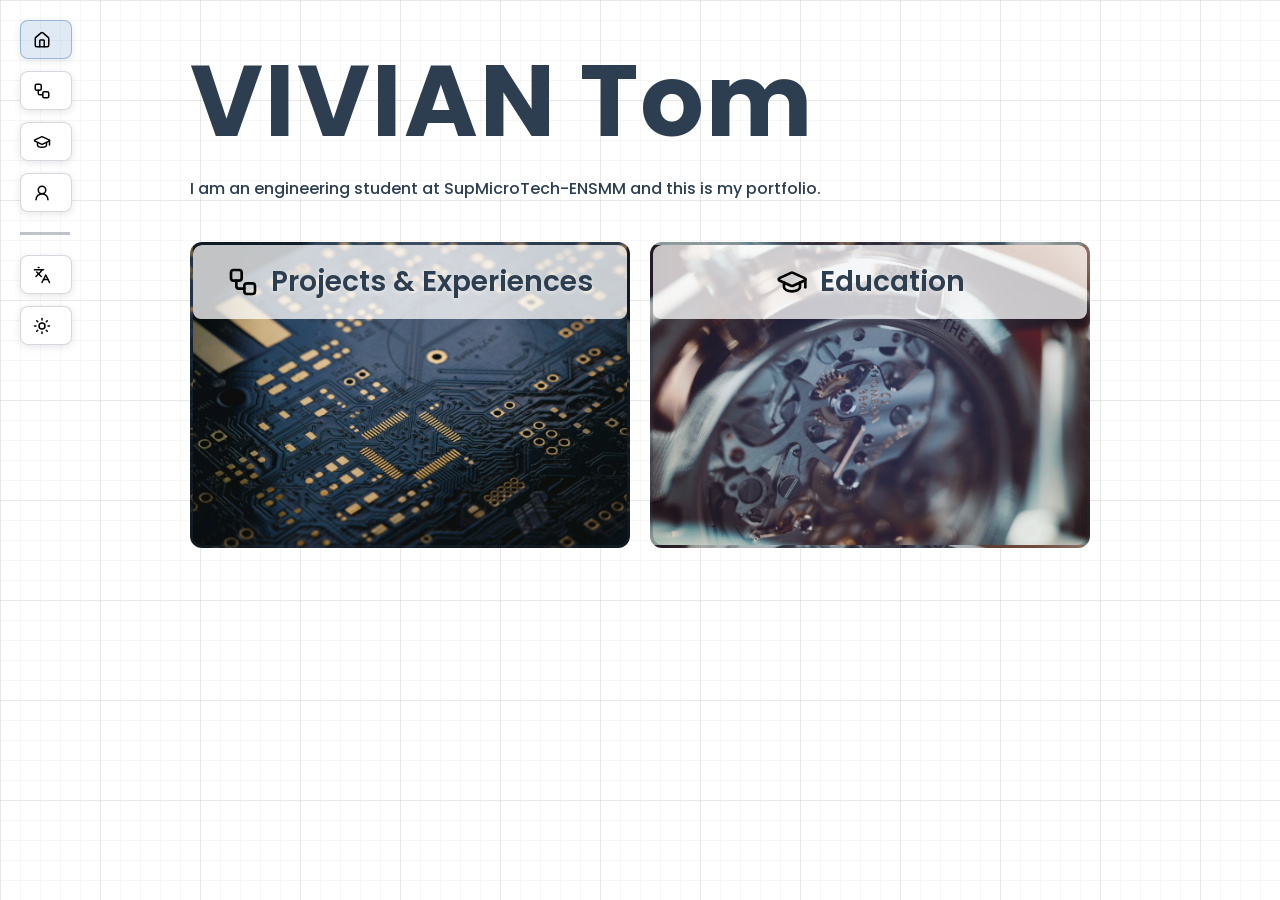
==== commit 54aca85f: "maj" ====
--- a/index.html
+++ b/index.html
@@ -9,6 +9,10 @@
     <!-- Google Fonts -->
     <link href="https://fonts.googleapis.com/css2?family=Poppins:wght@400;600;700&display=swap" rel="stylesheet">
     
+    <!-- Preload images critiques -->
+    <link rel="preload" as="image" href="assets/engineering.jpg">
+    <link rel="preload" as="image" href="assets/Supmicrotech.jpg">
+
     <!-- CSS -->
     <link rel="stylesheet" href="css/style.css">
     <link rel="stylesheet" href="css/dark-mode.css">
@@ -18,19 +22,19 @@
     <!-- Navigation Minimaliste en Haut à Gauche -->
     <nav id="top-nav" class="top-nav">
         <!-- Boutons Principaux -->
-        <button class="nav-btn nav-btn-home" data-section="home">
+        <button class="nav-btn nav-btn-home" data-section="home" aria-label="Accueil">
             <span class="nav-icon"><img src="assets/house.svg" alt="Home" class="nav-icon-img"></span>
             <span class="nav-label" data-i18n="nav.home">Accueil</span>
         </button>
-        <button class="nav-btn nav-btn-projects" data-section="projects">
+        <button class="nav-btn nav-btn-projects" data-section="projects" aria-label="Projets & Expériences">
             <span class="nav-icon"><img src="assets/workflow.svg" alt="Projects" class="nav-icon-img"></span>
             <span class="nav-label" data-i18n="nav.projects">Projets & Expériences</span>
         </button>
-        <button class="nav-btn nav-btn-education" data-section="education">
+        <button class="nav-btn nav-btn-education" data-section="education" aria-label="Formation">
             <span class="nav-icon"><img src="assets/graduation-cap.svg" alt="Formation" class="nav-icon-img"></span>
             <span class="nav-label" data-i18n="nav.education">Formation</span>
         </button>
-        <button class="nav-btn nav-btn-contact" data-section="contact">
+        <button class="nav-btn nav-btn-contact" data-section="contact" aria-label="Me contacter">
             <span class="nav-icon"><img src="assets/user-round.svg" alt="Contact" class="nav-icon-img"></span>
             <span class="nav-label" data-i18n="nav.contact">Me contacter</span>
         </button>
@@ -39,7 +43,7 @@
         <div class="nav-separator"></div>
 
         <!-- Boutons Contrôles -->
-        <div id="lang-toggle" class="nav-btn nav-btn-lang">
+        <div id="lang-toggle" class="nav-btn nav-btn-lang" role="button" aria-label="Changer de langue">
             <span class="nav-icon"><img src="assets/languages.svg" alt="Language" class="nav-icon-img" id="lang-icon"></span>
             <span class="nav-label lang-selector">
                 <span class="lang-option" data-lang="en">EN</span>
@@ -47,7 +51,7 @@
                 <span class="lang-option" data-lang="fr">FR</span>
             </span>
         </div>
-        <button id="theme-toggle" class="nav-btn nav-btn-theme">
+        <button id="theme-toggle" class="nav-btn nav-btn-theme" aria-label="Changer le thème">
             <span class="nav-icon"><img src="assets/moon.svg" alt="Dark mode" class="nav-icon-img" id="theme-icon"></span>
             <span class="nav-label" id="theme-label" data-i18n="theme.dark">Mode sombre</span>
         </button>
@@ -60,7 +64,7 @@
                 <div class="hero-content">
                     <div class="hero-inner">
                         <h1 class="hero-title">VIVIAN Tom</h1>
-                        <p class="hero-description">Élève Ingénieur en 1ère année à SupMicroTech, école de Mécanique et Microtechniques</p>
+                        <p class="hero-description" data-i18n="hero.subtitle" data-i18n-mode="html">Élève Ingénieur en 1ère année à <a href="https://www.supmicrotech.fr/" target="_blank" rel="noopener">SupMicroTech</a>, école de Mécanique et Microtechniques</p>
                         
                         <!-- Cases déroulables d'aperçu -->
                         <div class="preview-sections">
@@ -76,6 +80,7 @@
                                         <li data-i18n="projects.p2.title">Mu Racing Team - Formula Student</li>
                                         <li data-i18n="projects.p3.title">Opérateur presse à injection plastique</li>
                                         <li data-i18n="projects.p4.title">TIPE – Désaturation de Roue de réaction</li>
+                                        <li data-i18n="projects.p5.title">Rénovation appartements</li>
                                     </ul>
                                 </div>
                                 <p class="preview-hint" data-i18n="preview.hint">→ Cliquer pour accéder à la section</p>
@@ -132,14 +137,14 @@
 
                     <!-- Colonne de Droite : Projets -->
                     <section class="projects-column">
-                        <h2 class="sidebar-title">Projets & Expériences <span class="sidebar-title-hint">- cliquer sur un projet pour voir les compétences associées</span></h2>
+                        <h2 class="sidebar-title"><span data-i18n="projects.column.title">Projets & Expériences</span> <span class="sidebar-title-hint" data-i18n="projects.column.hint">- cliquer sur un projet pour voir les compétences associées</span></h2>
                         <div class="projects-list">
                         <!-- Projet 6 : Mu Air -->
                         <article class="project-card" data-skills="cad-creo ingenierie-systeme travail-equipe automatique-commande gestion-projet">
                             <div class="project-header">
                                 <h3 class="project-title" data-i18n="projects.p6.title">Mu Air - Conception & Fabrication d'un simulateur d'avion</h3>
                                 <span class="project-years">2026–Auj</span>
-                                <button class="toggle-details">▼</button>
+                                <button class="toggle-details" aria-label="Afficher les détails">▼</button>
                             </div>
                             <p class="project-summary" data-i18n="projects.p6.summary">En attente</p>
                             <div class="project-details hidden">
@@ -152,7 +157,7 @@
                             <div class="project-header">
                                 <h3 class="project-title" data-i18n="projects.p2.title">Mu Racing Team - Formula Student</h3>
                                 <span class="project-years">2025–2026</span>
-                                <button class="toggle-details">▼</button>
+                                <button class="toggle-details" aria-label="Afficher les détails">▼</button>
                             </div>
                             <p class="project-summary" data-i18n="projects.p2.summary">Organisation interne et externe, et recherche de sponsors pour l'association de sport automobile.</p>
                             <div class="project-details hidden">
@@ -171,19 +176,19 @@
                                         <p data-i18n="projects.p2.sub1.details">Quelques images du Notion</p>
                                         <div class="project-subdetails-photos">
                                             <figure>
-                                                <img src="assets/arbre-notion.png" alt="Arborescence de la plateforme Notion" />
+                                                <img src="assets/arbre-notion.png" alt="Arborescence de la plateforme Notion" loading="lazy" />
                                                 <figcaption data-i18n="projects.p2.sub1.caption1">Arborescence de la plateforme</figcaption>
                                             </figure>
                                             <figure>
-                                                <img src="assets/accueil-notion.png" alt="Page d'accueil Notion" />
+                                                <img src="assets/accueil-notion.png" alt="Page d'accueil Notion" loading="lazy" />
                                                 <figcaption data-i18n="projects.p2.sub1.caption2">Page d’accueil</figcaption>
                                             </figure>
                                             <figure>
-                                                <img src="assets/chassis-notion.png" alt="Page de département - Châssis" />
+                                                <img src="assets/chassis-notion.png" alt="Page de département - Châssis" loading="lazy" />
                                                 <figcaption data-i18n="projects.p2.sub1.caption3">Page de département (Châssis)</figcaption>
                                             </figure>
                                             <figure>
-                                                <img src="assets/centre_de_document-notion.png" alt="Centre de documents Notion" />
+                                                <img src="assets/centre_de_document-notion.png" alt="Centre de documents Notion" loading="lazy" />
                                                 <figcaption data-i18n="projects.p2.sub1.caption4">Centre de documents</figcaption>
                                             </figure>
                                         </div>
@@ -218,7 +223,7 @@
                             <div class="project-header">
                                 <h3 class="project-title" data-i18n="projects.p3.title">Opérateur presse à injection plastique</h3>
                                 <span class="project-years">2025</span>
-                                <button class="toggle-details">▼</button>
+                                <button class="toggle-details" aria-label="Afficher les détails">▼</button>
                             </div>
                             <p class="project-summary" data-i18n="projects.p3.summary">Travail d'été en production de pièces plastiques par injection.</p>
                             <div class="project-details hidden">
@@ -247,7 +252,7 @@
                             <div class="project-header">
                                 <h3 class="project-title" data-i18n="projects.p4.title">TIPE – Désaturation de Roue de réaction</h3>
                                 <span class="project-years">2024–2025</span>
-                                <button class="toggle-details">▼</button>
+                                <button class="toggle-details" aria-label="Afficher les détails">▼</button>
                             </div>
                             <p class="project-summary" data-i18n="projects.p4.summary">Étude d'un système de contrôle d'orientation de nanosatellite.</p>
                             <div class="project-details hidden">
@@ -270,6 +275,33 @@
                                     <div class="project-subdetails-content">
                                         <p data-i18n="projects.p4.problem" data-i18n-mode="html"><strong>Problématique technique :</strong> Les perturbations orbitales (gravité, radiations solaires) saturent les roues de réaction, rendant le satellite incontrôlable. Les nanosatellites n'ayant pas de carburant, on utilise une solution utilisant le champ magnétique de la Terre. Durant toute la désaturation de la roue, le satellite doit garder un attitude (orientation) constante</p>
                                         <p data-i18n="projects.p4.docs" data-i18n-mode="html"><strong>Documents :</strong> <a href="assets/MCOT.pdf" target="_blank" rel="noopener">MCOT — objectifs initiaux (PDF)</a> • <a href="assets/Presentation_TIPE.pdf" target="_blank" rel="noopener">Présentation orale (PDF)</a> • <a href="assets/Programme_python_final.py" target="_blank" rel="noopener">Programme Python</a></p>
+                                    </div>
+                                </details>
+                            </div>
+                        </article>
+
+                        <!-- Projet 5 : Rénovation appartement -->
+                        <article class="project-card" data-skills="travail-equipe rigueur-adaptabilite culture-terrain">
+                            <div class="project-header">
+                                <h3 class="project-title" data-i18n="projects.p5.title">Rénovation appartements</h3>
+                                <span class="project-years">2020–2022</span>
+                                <button class="toggle-details" aria-label="Afficher les détails">▼</button>
+                            </div>
+                            <p class="project-summary" data-i18n="projects.p5.summary">Rénovation et remise en état d'un appartement.</p>
+                            <div class="project-details hidden">
+                                <p data-i18n="projects.p5.role" data-i18n-mode="html"><strong>Rôle :</strong> À préciser</p>
+                                <p data-i18n="projects.p5.dates" data-i18n-mode="html"><strong>Dates :</strong> 2020–2022</p>
+                                <p data-i18n="projects.p5.actionsTitle" data-i18n-mode="html"><strong>Actions concrètes :</strong></p>
+                                <ul class="project-actions-list">
+                                    <li data-i18n="projects.p5.action1">À préciser.</li>
+                                </ul>
+                                <p data-i18n="projects.p5.skills" data-i18n-mode="html"><strong>Compétences :</strong> Travail d'équipe</p>
+                                <p data-i18n="projects.p5.results" data-i18n-mode="html"><strong>Résultats :</strong> À préciser</p>
+                                <details class="project-subdetails">
+                                    <summary data-i18n="projects.common.details">Détails</summary>
+                                    <div class="project-subdetails-content">
+                                        <p data-i18n="projects.p5.details" data-i18n-mode="html"><strong>Description détaillée :</strong> À préciser.</p>
+                                        <p data-i18n="projects.p5.docs" data-i18n-mode="html"><strong>Documents :</strong> Aucun document pour le moment.</p>
                                     </div>
                                 </details>
                             </div>
@@ -304,14 +336,14 @@
 
                     <!-- Colonne de Droite : Parcours -->
                     <section class="projects-column">
-                        <h2 class="sidebar-title">Parcours <span class="sidebar-title-hint">- cliquer sur un parcours pour voir les diplômes associés</span></h2>
+                        <h2 class="sidebar-title"><span data-i18n="education.column.title">Parcours</span> <span class="sidebar-title-hint" data-i18n="education.column.hint">- cliquer sur un parcours pour voir les diplômes associés</span></h2>
                         <div class="projects-list">
                         <!-- 2025 - Auj : SupMicroTech-ENSMM -->
                         <article class="project-card" data-skills="ingenieur sst">
                             <div class="project-header">
                                 <h3 class="project-title" data-i18n="education.e1.title">SupMicroTech-ENSMM</h3>
                                 <span class="project-years">2025–Auj.</span>
-                                <button class="toggle-details">▼</button>
+                                <button class="toggle-details" aria-label="Afficher les détails">▼</button>
                             </div>
                             <p class="project-summary" data-i18n="education.e1.summary">École d’ingénieur</p>
                             <div class="project-details hidden">
@@ -361,7 +393,7 @@
                             <div class="project-header">
                                 <h3 class="project-title" data-i18n="education.e2.title">Prépa</h3>
                                 <span class="project-years">2023–2025</span>
-                                <button class="toggle-details">▼</button>
+                                <button class="toggle-details" aria-label="Afficher les détails">▼</button>
                             </div>
                             <p class="project-summary" data-i18n="education.e2.summary">Lycée Victor Hugo</p>
                             <div class="project-details hidden">
@@ -453,7 +485,7 @@
                             <div class="project-header">
                                 <h3 class="project-title" data-i18n="education.e3.title">Lycée général</h3>
                                 <span class="project-years">2020–2023</span>
-                                <button class="toggle-details">▼</button>
+                                <button class="toggle-details" aria-label="Afficher les détails">▼</button>
                             </div>
                             <p class="project-summary" data-i18n="education.e3.summary">Lycée Augustin Cournot</p>
                             <div class="project-details hidden">
@@ -480,7 +512,7 @@
                             <div class="project-header">
                                 <h3 class="project-title" data-i18n="education.e4.title">Collège</h3>
                                 <span class="project-years">2016–2020</span>
-                                <button class="toggle-details">▼</button>
+                                <button class="toggle-details" aria-label="Afficher les détails">▼</button>
                             </div>
                             <p class="project-summary" data-i18n="education.e4.summary">Collège Augustin Cournot</p>
                             <div class="project-details hidden">
@@ -532,8 +564,15 @@
         </div>
     </main>
 
+    <!-- Fallback si JavaScript désactivé -->
+    <noscript>
+        <div style="text-align:center;padding:40px;font-family:'Poppins',sans-serif;color:#2c3e50;">
+            <h1>Portfolio - Tom VIVIAN</h1>
+            <p>Ce site nécessite JavaScript pour fonctionner. Veuillez l'activer dans votre navigateur.</p>
+        </div>
+    </noscript>
+
     <!-- Scripts -->
-    <script type="module" src="js/skill-orbit.js"></script>
     <script type="module" src="js/orbit-carousel.js"></script>
     <script type="module" src="js/main.js"></script>
     <script type="module" src="js/projects.js"></script>
--- a/css/style.css
+++ b/css/style.css
@@ -1087,7 +1087,7 @@
   border-radius: 0 !important;
   border: none !important;
   box-shadow: none !important;
-  padding: 30px 20px;
+  padding: 10px 20px;
   padding-bottom: 20px;
   overflow-y: visible;
   height: auto;
